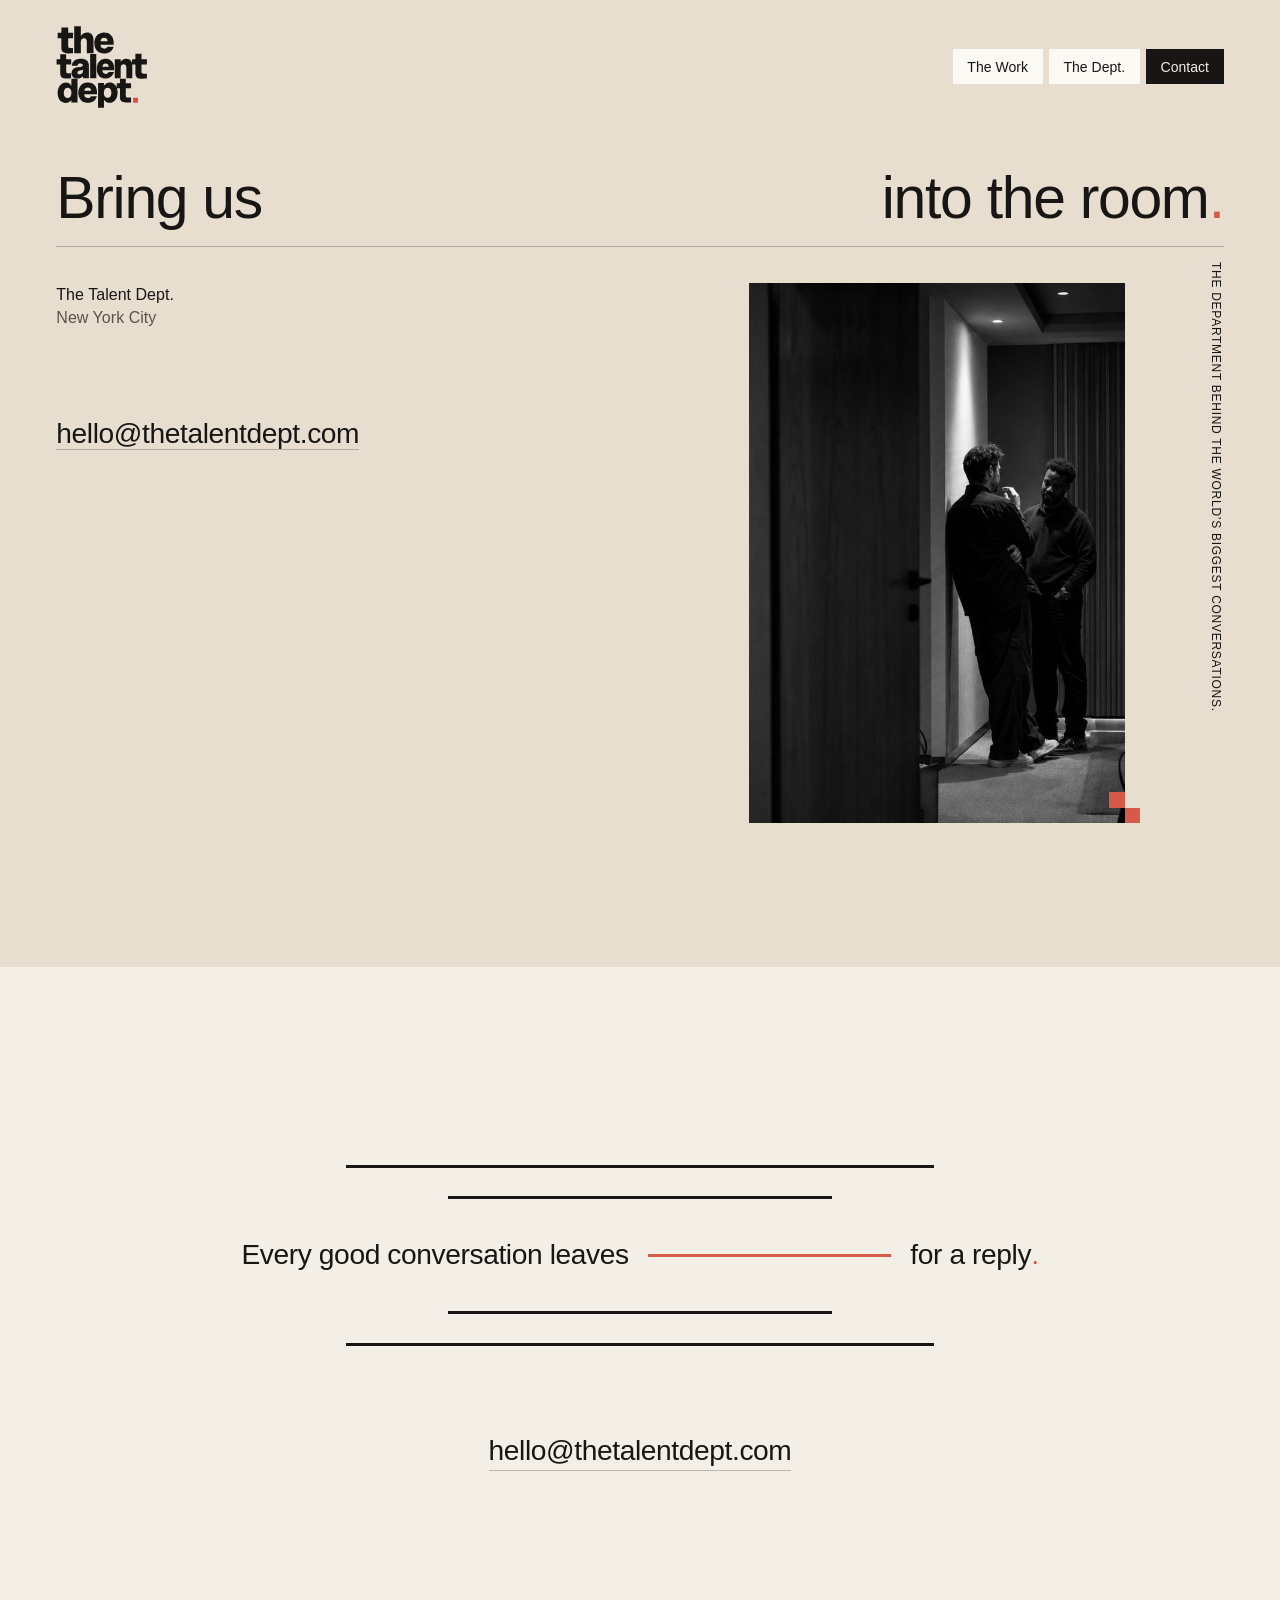
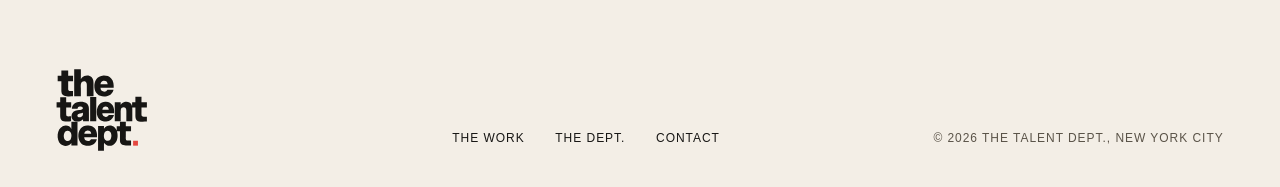
==== contact.html @ f3a5636b "The Talent Dept. site, round 10: brand-book graphics, the sentence hero, the microphone Work head Co" ====
<!doctype html>
<html lang="en">
<head>
<meta charset="utf-8">
<meta name="viewport" content="width=device-width,initial-scale=1">
<meta name="robots" content="noindex">
<title>Contact · The Talent Dept.</title>
<link rel="icon" href="assets/ttd-logo-dark.svg">
<link rel="stylesheet" href="css/r10.css">
<script>var q=location.search,c=document.documentElement.classList;c.add('js');[['nav=min','nav-min'],['hero=b','hero-b'],['names=wall','names-wall'],['foot=2','foot-2'],['still','still']].forEach(function(p){if(q.indexOf(p[0])>-1)c.add(p[1])})</script>
</head>
<body id="top" class="band-t">
<header class="nav">
  <a class="logo" href="index.html"><img src="assets/ttd-logo-dark.svg" alt="The Talent Dept."></a>
  <nav aria-label="Main"><ul><li><a href="the-work.html">The Work</a></li><li><a href="the-dept.html">The Dept.</a></li><li><a href="contact.html" class=on aria-current=page>Contact</a></li></ul></nav>
</header>
<main class="lm">
  <h1 class="lm-words d1"><span>Bring us</span> <span>into the <b>room</b><i>.</i></span></h1>
  <div class="rule"></div>
  <div class="lm-body">
    <div class="lm-left">
      <p class="lm-b">The Talent Dept.<br><span class="soft">New York City</span></p>
      <p class="lm-main"><a href="mailto:hello@thetalentdept.com">hello@thetalentdept.com</a></p>
    </div>
    <figure class="lm-pic"><img src="assets/web/hall.jpg" alt="Two producers talking in a hallway" style="object-position:52% 50%"><span class="steps" aria-hidden="true"><i></i><i></i></span></figure>
    <p class="lm-vert" aria-hidden="true">The department behind the world’s biggest conversations.</p>
  </div>
</main>
<footer class="foot3 band-l" id="contact">
  <div class="reply" aria-label="Every good conversation leaves room for a reply.">
    <span class="ln l1"></span><span class="ln l2"></span>
    <p class="say d3"><span>Every good conversation leaves</span><span class="gap" aria-hidden="true"></span><span>for a reply<i>.</i></span></p>
    <span class="ln l2"></span><span class="ln l1"></span>
  </div>
  <p class="hall d1" aria-hidden="true">We’re just down the <b>hall</b><i>.</i></p>
  <a class="mail d3" href="mailto:hello@thetalentdept.com">hello@thetalentdept.com</a>
  <div class="base">
    <a class="lg" href="index.html"><img src="assets/ttd-logo-dark.svg" alt="The Talent Dept."></a>
    <nav class="lk lbl" aria-label="Footer"><a href="the-work.html">The Work</a><a href="the-dept.html">The Dept.</a><a href="contact.html">Contact</a></nav>
    <p class="cp lbl soft">© 2026 The Talent Dept., New York City</p>
  </div>
</footer>
</body>
</html>
---- css/r10.css ----
/* The Talent Dept. · site, round 9: the design foundation (static).
   Brief (client, 14 Oct 2026): static design and structure only, no animation or interactions. Softer editorial
   direction: mid-century modern minimalism meets Pentagram, a little Eames. Principles, not retro: proportion,
   simple geometry, warmth, negative space, quiet restraint. Warm tan grounds, hints of black and coral, oversized
   type, clean compositions; balance about 70% tan, 30% black. Logo larger, on the left; the menu grouped right.
   Brand Standards: Draft (tan), Ink, Cream, Signal (coral). Helvetica Neue, Light 300 and Medium 500. */
:root{
  --tan:#E7DECF; --tan2:#DCCFBA; --light:#F3EEE6; --draft:#C7B394; --paper:#FBF9F4; --cream:#F2EEE5; --ink:#171614; --coral:#D65A4A;
  --ink70:#5A5348;                 /* secondary text on the soft tan */
  --tan-ink:#8A7D66;               /* Draft at rest on ink */
  --hair:rgba(23,22,20,.26); --hair-n:rgba(199,179,148,.28);
  --m:max(20px,4.4vw); --g:max(12px,1.6vw);
  --f:"Helvetica Neue",Helvetica,Arial,sans-serif;
  --body:clamp(16px,1.2vw,20px); --small:clamp(13px,.92vw,15px);
  --d1:clamp(40px,4.6vw,88px); --d2:clamp(32px,3.4vw,64px); --d3:clamp(24px,2.2vw,42px); --d4:clamp(18px,1.4vw,26px);
}
*{box-sizing:border-box}
html{background:var(--tan);-webkit-text-size-adjust:100%}
body{margin:0;background:var(--tan);color:var(--ink);font:300 var(--body)/1.45 var(--f);letter-spacing:.002em;-webkit-font-smoothing:antialiased;text-rendering:optimizeLegibility}
img,svg{display:block;max-width:100%}
a{color:inherit}
h1,h2,h3,p,ol,ul,figure,dl,dd{margin:0;padding:0;font-weight:inherit}
ol,ul{list-style:none}
b,strong{font-weight:500}
i{font-style:normal;color:var(--coral);font-weight:400}
.sr{position:absolute;width:1px;height:1px;overflow:hidden;clip:rect(0 0 0 0);white-space:nowrap}

/* type */
.d1{font-size:var(--d1);line-height:1;letter-spacing:-.022em}
.d2{font-size:var(--d2);line-height:1.02;letter-spacing:-.02em}
.d3{font-size:var(--d3);line-height:1.08;letter-spacing:-.014em}
.d4{font-size:var(--d4);line-height:1.18;letter-spacing:-.008em}
.lab{font-weight:500}
.sm{font-size:var(--small);line-height:1.4}
.mute{color:var(--ink70)}
.go{font-weight:500;text-decoration:none;border-bottom:1px solid currentColor;padding-bottom:2px}
.go::after{content:" \2192"}

/* grid and zones: A caption, B text, C text */
.wrap{padding:0 var(--m)}
.grid{display:grid;grid-template-columns:repeat(12,minmax(0,1fr));column-gap:var(--g)}
.zA{grid-column:1/6} .zB{grid-column:6/10} .zC{grid-column:10/13} .zBC{grid-column:6/13}
.rule{height:1px;background:var(--hair)}
.sec{padding:20vh var(--m) 0}
@media (max-width:760px){ .grid{display:block} .grid>*+*{margin-top:18px} .sec{padding-top:110px} }

/* ---- nav: a large logo on the left, the whole menu grouped on the right, on Line of Sight bars */
.nav{display:flex;justify-content:space-between;align-items:center;padding:clamp(18px,2vw,34px) var(--m)}
.nav .logo{display:block;line-height:0}
.nav .logo img{height:clamp(58px,6.4vw,104px);width:auto}
.nav ul{display:flex;gap:6px}
.nav ul a{display:block;font-size:clamp(14px,1.04vw,17px);font-weight:500;line-height:1;padding:.78em 1.05em .72em;background:var(--paper);color:var(--ink);text-decoration:none}
.nav ul a.on{background:var(--ink);color:var(--cream)}
.on-ink .nav ul a{background:#2B2926;color:var(--cream)}
/* the minimal version: words only, one coral full stop after the page you are on */
.nav-min .nav ul a{background:none!important;color:inherit!important;padding:.4em .35em;font-weight:300}
.nav-min .nav ul a.on{font-weight:500}
.nav-min .nav ul a.on::after{content:"";display:inline-block;width:.27em;height:.27em;background:var(--coral);margin-left:.06em}
@media (max-width:760px){ .nav ul{gap:4px} .nav ul a{padding:.7em .7em .64em;font-size:13px} }

/* ---- hero: a still frame of Line of Sight */
.hero{min-height:100vh;display:flex;flex-direction:column}
.hero h1{padding:13vh var(--m) 0;max-width:15.6em;font-weight:300}
.hero .los{margin-top:auto;padding:8vh 0 9vh}
.hero .los svg{width:100%;height:auto}
.hero .cap{display:grid;grid-template-columns:repeat(12,minmax(0,1fr));column-gap:var(--g);padding:0 var(--m) 4vh}
.hero .cap p:first-child{grid-column:1/6}
.hero .cap p:last-child{grid-column:10/13}
@media (max-width:760px){ .hero h1{padding-top:12vh} .hero .cap{display:block} .hero .cap p+p{margin-top:6px} }

/* ---- the statement */
.stmt .lead{grid-column:4/13}
.stmt .mark{grid-column:1/3;display:grid;row-gap:6px;width:40px;align-self:start;align-content:start;margin-top:.9em}
.stmt .mark i{display:block;height:6px;background:var(--ink)}
.stmt .mark i:nth-child(2){width:80%} .stmt .mark i:nth-child(3){width:56%}
.stmt .below{margin-top:12vh;align-items:start}
.stmt .by{grid-column:3/6;text-align:right;justify-self:end}
.stmt .pic{grid-column:6/8}
.stmt .pic img{width:100%;aspect-ratio:1/1;object-fit:cover;filter:grayscale(1)}
.stmt .para{grid-column:8/12}
.stmt .para .go{display:inline-block;margin-top:1.6em}
@media (max-width:760px){ .stmt .by{text-align:left} .stmt .pic{width:50%} }

/* ---- the two people in chairs, with the message behind them (black) */
.chairs{position:relative;height:100vh;min-height:620px;overflow:hidden;background:var(--ink);margin-top:20vh}
.chairs .msg{position:absolute;left:0;right:0;top:50%;transform:translateY(-50%);z-index:1}
.chairs .msg p{white-space:nowrap;font-size:12.4vw;line-height:.95;letter-spacing:-.025em;color:var(--tan-ink)}
.chairs .msg p:first-child{margin-left:-6vw}
.chairs .msg p:last-child{margin-left:-31vw}
.chairs figure{position:absolute;left:50%;top:50%;width:min(40vw,72vh);transform:translate(-50%,-50%);z-index:2}
.chairs figure img{width:100%;aspect-ratio:1.62/1;object-fit:cover;filter:grayscale(1)}
.chairs .note{position:absolute;left:var(--m);right:var(--m);bottom:4vh;z-index:3;display:grid;grid-template-columns:repeat(12,minmax(0,1fr));column-gap:var(--g);color:var(--tan)}
.chairs .note p:first-child{grid-column:1/6} .chairs .note p:last-child{grid-column:10/13}
@media (max-width:760px){ .chairs figure{width:78vw} .chairs .msg p{font-size:19vw} .chairs .note{display:block} }

/* ---- how we show up: three icons on one ground line */
.ways .trio{margin-top:7vh;display:grid;grid-template-columns:repeat(3,minmax(0,1fr));column-gap:var(--g)}
.ways .ico{height:clamp(110px,11vw,200px);display:flex;align-items:flex-end;border-bottom:1px solid var(--hair);padding-bottom:0}
.ways .ico svg{height:100%;width:auto}
.ways h3{margin-top:4.2vh;font-weight:300}
.ways .trio p{margin-top:1.2em;max-width:20em}
.ways .go{display:inline-block;margin-top:9vh}
@media (max-width:760px){ .ways .trio{grid-template-columns:1fr;row-gap:48px} }

/* ---- services */
.svc .idx{margin-top:5vh}
.svc .idx li{border-top:1px solid var(--hair);padding:1.35vw 0 1.45vw;align-items:baseline}
.svc .idx li:last-child{border-bottom:1px solid var(--hair)}
.svc .idx .nm{grid-column:1/6;font-weight:300}
.svc .idx .ds{grid-column:6/11}
.svc .tail{margin-top:5vh;align-items:baseline}
@media (max-width:760px){ .svc .idx li{padding:16px 0} .svc .idx li>*+*{margin-top:6px} }

/* ---- where the work happens: the icons as a street */
.street .art{margin-top:6vh}
.street .art svg{width:100%;height:auto}
.street .grid{margin-top:2.4vh}

/* ---- the people */
.ppl .six{margin-top:6vh;display:grid;grid-template-columns:repeat(6,minmax(0,1fr));column-gap:var(--g);row-gap:5vh}
.ppl .six img{width:100%;aspect-ratio:4/5;object-fit:cover;object-position:50% 14%;filter:grayscale(1)}
.ppl .six p{margin-top:.9em}
.ppl .six p+p{margin-top:.1em}
.ppl .tail{margin-top:7vh}
@media (max-width:760px){ .ppl .six{grid-template-columns:repeat(2,minmax(0,1fr))} }

/* ---- footer (black) */
.foot{background:var(--ink);color:var(--cream);padding:18vh var(--m) 3vh;margin-top:20vh}
.foot h2{color:var(--tan-ink);font-weight:300}
.foot h2 b{color:var(--cream)}
.foot .field{margin:8vh calc(-1*var(--m)) 0}
.foot .field svg{width:100%;height:auto}
.foot .rule{background:var(--hair-n);margin-top:8vh}
.foot .grid{padding-top:1.2vw}
.foot .mute{color:var(--tan)}
.foot .mail{font-size:var(--d4);letter-spacing:-.018em;text-decoration:none;border-bottom:1px solid var(--hair-n)}
.foot .links{display:grid;row-gap:.3em}
.foot .links a{text-decoration:none}
.foot .base{margin-top:14vh;align-items:end}
.foot .base img{height:clamp(58px,6.4vw,104px);width:auto}
.foot .base .zC{justify-self:end;text-align:right}

/* ---- inner pages */
.ph{margin-top:16vh}
.ph img{width:100%;height:80vh;object-fit:cover;filter:grayscale(1)}
.pg-head{padding:12vh var(--m) 0}
.pg-head .grid{margin-top:1.2vw}
.svcs li{border-top:1px solid var(--hair);padding:1.2vw 0 5vw}
.svcs li h3{grid-column:1/6;font-weight:300}
.svcs li .b{grid-column:6/10}
.svcs li .b p+p{margin-top:.6em}
.svcs li ul{grid-column:10/13}
.svcs li ul li{border:0;padding:.42em 0;border-top:1px solid var(--hair)}
.svcs li ul li:first-child{border-top:0;padding-top:0}

.names{background:var(--ink);color:var(--cream);padding:18vh var(--m) 18vh;margin-top:12vh}
.names h2{font-weight:300;color:var(--tan-ink)}
.names h2 b{color:var(--cream)}
.names .rule{background:var(--hair-n);margin-top:4vh}
.names ol{margin-top:5vh;display:grid;grid-template-columns:repeat(3,minmax(0,1fr));column-gap:var(--g);row-gap:2.6vh}
.names li .w{display:block;font-size:var(--d4);line-height:1.15;letter-spacing:-.018em}
.names li .s{display:block;color:var(--tan);margin-top:.25em}
@media (max-width:760px){ .names ol{grid-template-columns:1fr} }

/* The Dept. head: one huge word against the centre line, who's who above it, a tall photograph */
.jk{display:grid;grid-template-columns:repeat(12,minmax(0,1fr));column-gap:var(--g);grid-template-rows:auto 1fr auto auto;min-height:calc(100vh - 140px);padding:4vh var(--m) 6vh}
.jk-meta{grid-column:3/8;grid-row:1;justify-self:end;text-align:right;display:grid;row-gap:.85em}
.jk-meta dt{font-weight:500}
.jk-meta a{text-decoration:none}
.jk-pic{grid-column:8/12;grid-row:1/4}
.jk-pic img{width:100%;aspect-ratio:4/5;object-fit:cover;filter:grayscale(1)}
.jk-word{grid-column:1/8;grid-row:3;justify-self:end;align-self:end;font-size:clamp(64px,10.4vw,200px);line-height:.84;letter-spacing:-.03em;margin-bottom:-.04em;white-space:nowrap}
.jk-go{grid-column:1/8;grid-row:4;justify-self:end;margin-top:2.6vw}
.jk-note{grid-column:8/11;grid-row:4;margin-top:2.6vw}
@media (max-width:760px){ .jk{display:block;min-height:0} .jk-meta{text-align:left} .jk-pic{margin-top:24px} .jk-word{margin-top:28px;font-size:22vw} .jk-go{display:inline-block;margin-top:16px} .jk-note{margin-top:18px} }

/* The Dept.: each person is a page */
.person{min-height:min(70vw,94vh);display:flex;flex-direction:column;padding:0 var(--m)}
.person .grid.top{padding-top:1.2vw;align-items:start}
.person .run{grid-column:1/6}
.person .txt{grid-column:6/9}
.person .txt p+p{margin-top:1em}
.person .pic{grid-column:9/13}
.person .pic img{width:100%;aspect-ratio:4/5;object-fit:cover;object-position:50% 12%;filter:grayscale(1)}
.person .grid.bot{margin-top:auto;padding:3vw 0 1.4vw;align-items:end}
.person .b1{grid-column:1/6} .person .b2{grid-column:6/9} .person .b3{grid-column:9/13;justify-self:end}
.tick::before{content:"";display:inline-block;width:1.1em;height:1px;background:var(--coral);vertical-align:.32em;margin-right:.55em}
@media (max-width:760px){ .person{min-height:0} .person .grid.bot{padding:24px 0 18px} }

/* Contact: two words split across the top, a rule, the list, a big photograph with a line down its edge */
.lm{min-height:calc(100vh - 140px);display:flex;flex-direction:column;padding:4vh var(--m) 0}
.lm-words{display:flex;justify-content:space-between;align-items:baseline}
.lm .rule{margin-top:1.4vw}
.lm-body{flex:1;display:grid;grid-template-columns:repeat(12,minmax(0,1fr));column-gap:var(--g);min-height:58vh}
.lm-left{grid-column:1/7;display:grid;grid-template-columns:repeat(6,minmax(0,1fr));column-gap:var(--g);align-content:start;padding-top:1.2vw}
.lm-a{grid-column:1/3} .lm-b{grid-column:3/7}
.lm-kv{grid-column:1/7;margin-top:6vh;display:grid;row-gap:.3em}
.lm-kv div{display:grid;grid-template-columns:minmax(0,1fr) minmax(0,1.6fr);column-gap:var(--g)}
.lm-kv .gap{height:1.1em}
.lm-kv dt{font-weight:500}
.lm-kv a{text-decoration:none}
.lm-pic{grid-column:8/12;position:relative;margin-top:1.2vw}
.lm-pic img{width:100%;height:100%;min-height:56vh;object-fit:cover;filter:grayscale(1)}
.lm-pic .steps i{position:absolute;width:1.2vw;height:1.2vw;background:var(--coral)}
.lm-pic .steps i:nth-child(1){right:0;bottom:1.2vw} .lm-pic .steps i:nth-child(2){right:-1.2vw;bottom:0}
.lm-vert{grid-column:12/13;justify-self:end;writing-mode:vertical-rl;text-transform:uppercase;font-size:12px;letter-spacing:.06em;font-weight:500;padding-top:1.2vw;white-space:nowrap}
.lm-strip{display:grid;grid-template-columns:repeat(5,minmax(0,1fr));column-gap:var(--g);padding:5vh 0 3vh;font-size:12px;text-transform:uppercase;letter-spacing:.05em;color:var(--ink70)}
.lm-strip span:last-child{justify-self:end}
@media (max-width:760px){ .lm-words{display:block} .lm-words span{display:block} .lm-body,.lm-left{display:block} .lm-left>*+*{margin-top:14px} .lm-kv div{grid-template-columns:1fr} .lm-pic{margin-top:28px} .lm-vert{display:none} .lm-strip{grid-template-columns:1fr 1fr;row-gap:8px} .lm-strip span:last-child{justify-self:start} }
@media (max-width:760px){ .hero .los{overflow:hidden} .hero .los svg{width:250%;max-width:none;margin-left:-105%} }

/* =====================================================================================
   v2, after Woodwrights and XOO: soft tan sections, text beside one large photograph, small uppercase labels and
   short numbered lists, a spaced row of photographs, a product split, an index with hairlines and counts.
   ===================================================================================== */
.cap-u{font-size:12px;line-height:1.45;font-weight:500;text-transform:uppercase;letter-spacing:.07em}
.num{display:grid;row-gap:.95em}
.num li{display:grid;grid-template-columns:3.4em 1fr;font-size:12.5px;line-height:1.4;text-transform:uppercase;letter-spacing:.06em}
.num li span:first-child{color:var(--ink70)}
.u{text-decoration:none;border-bottom:1px solid currentColor;padding-bottom:2px}

/* the statement beside the anchor photograph */
.split2{display:grid;grid-template-columns:repeat(12,minmax(0,1fr));column-gap:var(--g);padding:16vh var(--m) 0;align-items:stretch}
.split2 .t{grid-column:1/6;display:flex;flex-direction:column}
.split2 .t .d3{max-width:13em}
.split2 .t p.body{margin-top:2.2em;max-width:26em}
.split2 .t .u{align-self:flex-start;margin-top:1.8em}
.split2 .t .lst{margin-top:auto;padding-top:10vh}
.split2 .t .lst .cap-u{margin-bottom:2.2em}
.split2 figure{grid-column:7/13}
.split2 figure img{width:100%;height:100%;min-height:88vh;object-fit:cover;filter:grayscale(1)}
@media (max-width:760px){ .split2{display:block;padding-top:100px} .split2 figure{margin-top:36px} .split2 figure img{min-height:60vh} }

/* our approach: title, numbered list, paragraph, then a spaced row of photographs */
.approach{margin-top:20vh;padding:16vh var(--m) 18vh;background:var(--tan2)}
.approach .top{display:grid;grid-template-columns:repeat(12,minmax(0,1fr));column-gap:var(--g);align-items:start}
.approach h2{grid-column:1/5;font-weight:300}
.approach .num{grid-column:6/9}
.approach .num li{grid-template-columns:3.4em 1fr}
.approach .num li b{display:block;font-weight:500}
.approach .num li em{display:block;font-style:normal;text-transform:none;letter-spacing:0;font-size:var(--small);color:var(--ink70);margin-top:.35em}
.approach .para{grid-column:9/13}
.approach .para .u{display:inline-block;margin-top:1.6em}
.approach .row4{margin-top:16vh;display:grid;grid-template-columns:repeat(12,minmax(0,1fr));column-gap:var(--g);align-items:start}
.approach .row4 figure img{width:100%;object-fit:cover;filter:grayscale(1)}
.approach .row4 .f1{grid-column:1/5} .approach .row4 .f1 img{aspect-ratio:3/2}
.approach .row4 .f2{grid-column:6/8} .approach .row4 .f2 img{aspect-ratio:3/4}
.approach .row4 .f3{grid-column:8/10} .approach .row4 .f3 img{aspect-ratio:3/4}
.approach .row4 .f4{grid-column:11/13} .approach .row4 .f4 img{aspect-ratio:3/4}
@media (max-width:760px){ .approach .top,.approach .row4{display:block} .approach .top>*+*{margin-top:28px} .approach .row4 figure+figure{margin-top:14px} }

/* the product split: a big photograph left, the words low on the right */
.feat{display:grid;grid-template-columns:repeat(12,minmax(0,1fr));column-gap:var(--g);padding:20vh var(--m) 0;align-items:end}
.feat figure{grid-column:1/8}
.feat figure img{width:100%;aspect-ratio:7/5;object-fit:cover;filter:grayscale(1)}
.feat figure figcaption{margin-top:.8em}
.feat .t{grid-column:9/13;padding-bottom:6vh}
.feat .t p.body{margin-top:1.6em}
.feat .t .u{display:inline-block;margin-top:1.8em}
@media (max-width:760px){ .feat{display:block;padding-top:100px} .feat .t{margin-top:28px} }

/* the index (after XOO): each show, its guests, and how many */
.index{background:var(--ink);color:var(--cream);padding:16vh var(--m) 18vh;margin-top:20vh}
.index .hd{display:grid;grid-template-columns:repeat(12,minmax(0,1fr));column-gap:var(--g);align-items:end;margin-bottom:6vh}
.index .hd h2{grid-column:1/9;font-weight:300;color:var(--tan-ink)} .index .hd h2 b{color:var(--cream)}
.index .hd p{grid-column:10/13;justify-self:end;color:var(--draft)}
.index ol li{display:grid;grid-template-columns:repeat(12,minmax(0,1fr));column-gap:var(--g);align-items:baseline;padding:1.05vw 0;border-top:1px solid var(--hair-n)}
.index ol li:last-child{border-bottom:1px solid var(--hair-n)}
.index ol li .sh{grid-column:1/6}
.index ol li .gu{grid-column:6/12;color:var(--draft)}
.index ol li .n{grid-column:12/13;justify-self:end;font-variant-numeric:tabular-nums}
@media (max-width:760px){ .index .hd{display:block} .index .hd p{margin-top:10px} .index ol li{display:block;padding:14px 0} .index ol li .gu{margin-top:4px} .index ol li .n{margin-top:4px} }

/* the people, beside the words (after the showroom block) */
.ppl2{display:grid;grid-template-columns:repeat(12,minmax(0,1fr));column-gap:var(--g);padding:20vh var(--m) 0;align-items:start}
.ppl2 .t{grid-column:1/5}
.ppl2 .t .u{display:inline-block;margin-top:1.8em}
.ppl2 .g{grid-column:6/13;display:grid;grid-template-columns:repeat(3,minmax(0,1fr));column-gap:var(--g);row-gap:4vh}
.ppl2 .g img{width:100%;aspect-ratio:4/5;object-fit:cover;object-position:50% 14%;filter:grayscale(1)}
.ppl2 .g p{margin-top:.75em}
@media (max-width:760px){ .ppl2{display:block;padding-top:100px} .ppl2 .g{margin-top:28px;grid-template-columns:repeat(2,minmax(0,1fr))} }

/* =====================================================================================
   v3: cleaner, more air. Two grounds alternate in calm bands (soft tan and a tan-white, Draft at 15% over Paper),
   every section has generous room above and below, and one confident number carries the work.
   ===================================================================================== */
.band-t{background:var(--tan)} .band-l{background:var(--light)}
.split2,.feat,.ppl2{padding-top:26vh;padding-bottom:26vh}
.split2 figure img{min-height:82vh}
.split2 .t{justify-content:center}
.approach{margin-top:0;padding:28vh var(--m) 28vh;background:var(--tan)}
.chairs{margin-top:0}
.street{padding-top:26vh;padding-bottom:22vh}
.foot{margin-top:0}
.hero .cap p:last-child{display:none}

/* the number: one oversized figure and the names as a single quiet line */
.count{background:var(--ink);color:var(--cream);padding:24vh var(--m) 24vh;display:grid;grid-template-columns:repeat(12,minmax(0,1fr));column-gap:var(--g);align-items:end}
.count .big{grid-column:1/8;font-size:min(36vw,64vh);line-height:.74;letter-spacing:-.045em;font-weight:300;color:var(--cream);margin-left:-.06em}
.count .t{grid-column:8/13;padding-bottom:1.2vh}
.count .t h2{font-weight:300;color:var(--tan-ink)} .count .t h2 b{color:var(--cream)}
.count .t p.names{margin-top:2.4em;color:var(--draft);line-height:1.7}
.count .t .u{display:inline-block;margin-top:2.2em;color:var(--cream)}
@media (max-width:760px){ .count{display:block;padding:120px var(--m)} .count .big{font-size:52vw} .count .t{margin-top:28px} }

@media (max-width:760px){ .split2,.feat,.ppl2,.approach,.street{padding-top:110px;padding-bottom:110px} }

/* =====================================================================================
   v4, page by page: the same calm bands, generous air and one moment of scale on every page.
   ===================================================================================== */
/* The Work */
.wk-head{padding:12vh var(--m) 24vh}
.wk-head .grid{margin-top:12vh;align-items:start}
.wk-head .zA{grid-column:1/5} .wk-head .zB{grid-column:6/10} .wk-head .zC{grid-column:10/13}
.wk-photo img{width:100%;height:86vh;object-fit:cover;filter:grayscale(1)}
.wk-what{padding:26vh var(--m) 26vh}
.wk-what .top{display:grid;grid-template-columns:repeat(12,minmax(0,1fr));column-gap:var(--g);align-items:end}
.wk-what .big{grid-column:1/7;font-size:min(30vw,56vh);line-height:.74;letter-spacing:-.045em;font-weight:300;margin-left:-.06em}
.wk-what .top .t{grid-column:8/13;padding-bottom:1vh}
.wk-what .top .t p+p{margin-top:1.4em}
.wk-what ol{margin-top:20vh}
.wk-what ol>li{display:grid;grid-template-columns:repeat(12,minmax(0,1fr));column-gap:var(--g);border-top:1px solid var(--hair);padding:5.5vh 0 7vh;align-items:start}
.wk-what ol>li:last-child{border-bottom:1px solid var(--hair)}
.wk-what ol>li h3{grid-column:1/6;font-weight:300}
.wk-what ol>li .b{grid-column:7/13}
.wk-what ol>li .b p+p{margin-top:.7em}
.wk-what ol>li .b .items{margin-top:1.6em;color:var(--ink70);line-height:1.7}
.wk-close{padding:28vh var(--m) 28vh}
.wk-close h2{max-width:14em;font-weight:300}
.wk-close .u{display:inline-block;margin-top:2.6em}
@media (max-width:760px){ .wk-head .grid,.wk-what .top,.wk-what ol>li{display:block} .wk-head .grid>*+*,.wk-what ol>li>*+*{margin-top:16px}
  .wk-what .big{font-size:48vw} .wk-what .top .t{margin-top:24px} .wk-what,.wk-close{padding:110px var(--m)} .wk-what ol{margin-top:60px} .wk-photo img{height:60vh} }

/* The Dept.: people as alternating bands, no rules, room to breathe */
.person.band{min-height:0;padding:18vh var(--m) 4vh}
.person.band .grid.top{padding-top:0}
.person.band .grid.bot{margin-top:14vh}
@media (max-width:760px){ .person.band{padding:90px var(--m) 20px} .person.band .grid.bot{margin-top:40px} }

/* Contact: the main address is the focal point */
.lm{padding-bottom:0}
.lm-body{min-height:64vh;margin-top:0}
.lm-left{padding-top:4vh}
.lm-main{grid-column:1/7;margin-top:8vh}
.lm-main a{font-size:var(--d3);letter-spacing:-.014em;line-height:1.1;text-decoration:none;border-bottom:1px solid var(--hair)}
.lm-kv{margin-top:9vh;row-gap:.55em}
.lm-pic{margin-top:4vh}
.lm-strip{padding:9vh 0 4vh}
@media (max-width:760px){ .lm-main{margin-top:32px} .lm-main a{font-size:26px} }

/* the chairs, readable: three words stacked, the photograph overlapping only the end of the longest one */
.chairs2{background:var(--ink);color:var(--cream);padding:24vh var(--m) 16vh;display:grid;grid-template-columns:repeat(12,minmax(0,1fr));column-gap:var(--g)}
.chairs2 .words{grid-column:1/13;grid-row:1;position:relative;z-index:1;font-size:8.6vw;line-height:.93;letter-spacing:-.022em;font-weight:300;color:var(--tan-ink)}
.chairs2 .words span{display:block}
.chairs2 figure{grid-column:8/13;grid-row:1;align-self:end;position:relative;z-index:2;margin-bottom:.4vw}
.chairs2 figure img{width:100%;aspect-ratio:1.62/1;object-fit:cover;filter:grayscale(1)}
.chairs2 .foot2{grid-column:1/13;display:grid;grid-template-columns:repeat(12,minmax(0,1fr));column-gap:var(--g);margin-top:12vh;align-items:baseline}
.chairs2 .foot2 .d4{grid-column:1/8;color:var(--cream)}
.chairs2 .foot2 .cap-u{grid-column:8/13;color:var(--draft)}
@media (max-width:760px){ .chairs2{display:block;padding:110px var(--m)} .chairs2 .words{font-size:15vw} .chairs2 figure{margin-top:28px} .chairs2 .foot2{display:block;margin-top:40px} .chairs2 .foot2 .cap-u{margin-top:10px} }

/* how we show up: three equal columns, each icon on one shared ground line */
.ways2{padding:26vh var(--m) 26vh}
.ways2 .trio{margin-top:12vh;display:grid;grid-template-columns:repeat(3,minmax(0,1fr));column-gap:4.4vw}
.ways2 .ico{height:clamp(96px,9.4vw,180px);display:flex;align-items:flex-end;border-bottom:1px solid var(--hair)}
.ways2 .ico svg{height:100%;width:auto}
.ways2 .n{display:block;margin-top:4.2vh}
.ways2 h3{margin-top:1.4vh;font-weight:300}
.ways2 h3 i{color:var(--ink)}
.ways2 .trio p{margin-top:1.3em;max-width:21em}
.ways2 .close{margin-top:20vh;display:grid;grid-template-columns:repeat(12,minmax(0,1fr));column-gap:var(--g);align-items:baseline;border-top:1px solid var(--hair);padding-top:3.4vh}
.ways2 .close .d3{grid-column:1/9}
.ways2 .close .zC{grid-column:10/13;justify-self:end}
@media (max-width:760px){ .ways2{padding:110px var(--m)} .ways2 .trio{grid-template-columns:1fr;row-gap:56px} .ways2 .close{display:block} .ways2 .close .zC{margin-top:14px} }

/* =====================================================================================
   v5: scale and grids. Type comes down; three deliberate moments stay oversized (21, 07, The Dept.).
   Each section has its own grid.
   ===================================================================================== */
/* hero as a poster: the Line of Sight field on the right, the line set to the left of it */
.hero2{min-height:100vh;display:flex;flex-direction:column}
.hero2 .hg{flex:1;display:grid;grid-template-columns:repeat(12,minmax(0,1fr));column-gap:var(--g);grid-template-rows:1fr auto;padding:6vh var(--m) 4.5vh;row-gap:6vh}
.hero2 .fld{grid-column:5/13;grid-row:1;align-self:center}
.hero2 .fld svg{width:100%;height:auto}
.hero2 h1{grid-column:1/5;grid-row:1;align-self:center;font-weight:300;max-width:9.6em;padding-right:1vw}
.hero2 .l{grid-column:1/5;grid-row:2} .hero2 .r{grid-column:5/13;grid-row:2}
@media (max-width:760px){ .hero2 .hg{display:block;padding-top:8vh} .hero2 h1{margin-top:6vh} .hero2 .fld{margin-top:6vh} .hero2 .r{margin-top:6px} }

/* statement: the photograph on the left now, the words offset to the right */
.split3{display:grid;grid-template-columns:repeat(12,minmax(0,1fr));column-gap:var(--g);padding:26vh var(--m);align-items:center}
.split3 figure{grid-column:1/6}
.split3 figure img{width:100%;aspect-ratio:4/5;object-fit:cover;filter:grayscale(1)}
.split3 .t{grid-column:7/12}
.split3 .t p.body{margin-top:2em;max-width:28em}
.split3 .t .u{display:inline-block;margin-top:1.8em}
@media (max-width:760px){ .split3{display:block;padding:110px var(--m)} .split3 .t{margin-top:32px} }

/* how we show up: the three step down like a staircase */
.ways2 .trio article:nth-child(2){padding-top:9vh}
.ways2 .trio article:nth-child(3){padding-top:18vh}
.ways2 .ico{height:clamp(80px,6.6vw,128px)}
@media (max-width:760px){ .ways2 .trio article:nth-child(n){padding-top:0} }

/* the feature: words on the left, the photograph to the right */
.feat2{display:grid;grid-template-columns:repeat(12,minmax(0,1fr));column-gap:var(--g);padding:26vh var(--m);align-items:end}
.feat2 .t{grid-column:1/5;padding-bottom:1vh}
.feat2 .t p.body{margin-top:1.8em;max-width:24em}
.feat2 .t .u{display:inline-block;margin-top:1.8em}
.feat2 figure{grid-column:6/13}
.feat2 figure img{width:100%;aspect-ratio:3/2;object-fit:cover;filter:grayscale(1)}
@media (max-width:760px){ .feat2{display:block;padding:110px var(--m)} .feat2 figure{margin-top:32px} }

/* the street: narrower, its caption to the side */
.street2{display:grid;grid-template-columns:repeat(12,minmax(0,1fr));column-gap:var(--g);padding:26vh var(--m) 24vh;align-items:end}
.street2 .cap{grid-column:1/4;padding-bottom:.6vh}
.street2 .cap .d4{margin-top:.8em}
.street2 .art{grid-column:5/13}
.street2 .art svg{width:100%;height:auto}
@media (max-width:760px){ .street2{display:block;padding:110px var(--m)} .street2 .art{margin-top:28px} }

/* the people: the founder large, the rest of the department small beside her */
.ppl3{display:grid;grid-template-columns:repeat(12,minmax(0,1fr));column-gap:var(--g);padding:26vh var(--m);align-items:start}
.ppl3 .t{grid-column:1/4}
.ppl3 .t .u{display:inline-block;margin-top:1.8em}
.ppl3 .lead{grid-column:5/9}
.ppl3 .lead img{width:100%;aspect-ratio:4/5;object-fit:cover;object-position:50% 14%;filter:grayscale(1)}
.ppl3 .rest{grid-column:9/13;display:grid;grid-template-columns:repeat(2,minmax(0,1fr));column-gap:var(--g);row-gap:3vh}
.ppl3 .rest img{width:100%;aspect-ratio:4/5;object-fit:cover;object-position:50% 14%;filter:grayscale(1)}
.ppl3 p{margin-top:.7em}
.ppl3 a{text-decoration:none}
@media (max-width:760px){ .ppl3{display:block;padding:110px var(--m)} .ppl3 .lead{margin-top:28px} .ppl3 .rest{margin-top:24px} }

/* footer: the line field shorter */
.foot .field{margin-top:7vh}
@media (max-width:760px){ .hero2 .hg{display:flex;flex-direction:column;justify-content:center} .hero2 .fld{margin-top:7vh} .hero2 .l{margin-top:auto;padding-top:8vh} }
@media (max-width:760px){ .hero2 h1,.hero2 .fld{align-self:stretch} }

/* =====================================================================================
   v6, creative: the work says something only The Talent Dept. could say.
   ===================================================================================== */
/* the hero, three still frames (?hero=2, ?hero=3); 1 = the presence */
.hero3{min-height:100vh;position:relative;overflow:hidden}
.hero3 .hv{display:none}
html:not(.h2):not(.h3) .hero3 .hv1,html.h2 .hero3 .hv2,html.h3 .hero3 .hv3{display:flex}
.hv1{flex-direction:column;min-height:calc(100vh - clamp(94px,10.4vw,172px))}
.hv1 h1{padding:9vh var(--m) 0;max-width:13em;font-weight:300}
.hv1 .art{margin-top:auto;padding-top:6vh}
.hv1 .art svg{width:100%;height:auto;display:block}
.hv1 .cap{display:flex;justify-content:space-between;padding:6vh var(--m) 4.5vh}
.hv2{flex-direction:column;justify-content:space-between;min-height:calc(100vh - clamp(94px,10.4vw,172px))}
.hv2 .pre{padding:10vh var(--m) 0;font-weight:300}
.hv2 .giant{white-space:nowrap;font-size:25vw;line-height:.74;letter-spacing:-.03em;margin:0 0 -.12em calc(var(--m) - .05em)}
.hv2 .giant b{font-weight:500}
.hv3{position:absolute;inset:0;z-index:0}
.hv3 .art{position:absolute;inset:0}
.hv3 .art svg{width:100%;height:100%}
.hv3 .line{position:absolute;left:var(--m);bottom:7vh;max-width:11em;font-weight:300;z-index:2}
html.h3 .hero3 .nav{position:relative;z-index:3}

/* More than booking: a scale joke */
.pun{padding:26vh var(--m);display:grid;grid-template-columns:repeat(12,minmax(0,1fr));column-gap:var(--g);align-items:end}
.pun-h{grid-column:1/10;display:flex;align-items:baseline;flex-wrap:wrap;column-gap:.35em;font-weight:300}
.pun-h .big{font-size:clamp(64px,12.4vw,240px);line-height:.82;letter-spacing:-.035em}
.pun-h .small{font-size:var(--d4);letter-spacing:-.008em;font-weight:500}
.pun-b{grid-column:10/13;padding-bottom:1vh}
.pun-b .num{margin:2em 0 2.4em}
@media (max-width:760px){ .pun{display:block;padding:110px var(--m)} .pun-b{margin-top:48px} }

/* the names as a waveform (after the radio poster), still */
.wavenm{background:var(--ink);color:var(--cream);padding:20vh var(--m) 16vh}
.wavenm .hd{display:flex;justify-content:space-between;align-items:flex-end}
.wavenm .hd h2{margin-top:.6em;font-weight:300;color:var(--tan-ink)} .wavenm .hd h2 b{color:var(--cream)}
.wavenm .hd .u{color:var(--cream)}
.wavenm .wv{height:min(64vh,46vw);margin-top:10vh;display:grid;grid-auto-flow:column;grid-auto-columns:1fr;align-items:center}
.wavenm .wv .b{display:flex;flex-direction:column;align-items:center}
.wavenm .wv .b i{display:block;width:clamp(3px,.42vw,8px);background:var(--draft);min-height:4px}
.wavenm .wv .b i.t{flex:var(--k,1) 1 0} .wavenm .wv .b i.u{flex:calc(2 - var(--k,1)) 1 0}
.wavenm .wv .b em{writing-mode:vertical-rl;font-style:normal;font-size:clamp(10px,.86vw,15px);line-height:1;letter-spacing:.01em;color:var(--draft);white-space:nowrap;padding:.8em 0;flex:none}
.wavenm .wv .b.on i{background:var(--coral)} .wavenm .wv .b.on em{color:var(--cream);font-weight:500}
.wavenm .now{margin-top:6vh;color:var(--draft);border-top:1px solid var(--hair-n);padding-top:2.4vh}
.wavenm .now b{color:var(--cream);font-weight:500}
@media (max-width:760px){ .wavenm{padding:110px var(--m) 80px} .wavenm .hd{display:block} .wavenm .hd .u{display:inline-block;margin-top:14px} .wavenm .wv{height:70vh} .wavenm .wv .b i{width:3px} }

/* =====================================================================================
   v7, after Ashfall, Richard Prescott and "Keep practicing": nearly empty pages, one big element, micro type
   pinned to corners and edges, small photographs. Micro type in Menlo (the TTD campaign deck's mono).
   ===================================================================================== */
.mono{font-family:Menlo,ui-monospace,"SFMono-Regular",monospace;font-size:11px;line-height:1.45;letter-spacing:.04em;text-transform:uppercase;font-weight:400}
.mono.u{border-bottom:1px solid currentColor;padding-bottom:1px;text-decoration:none}
.soft{color:var(--ink70)} .soft2{color:#9C927F}

/* the pause: a near-empty page, a small photograph low left, the statement stacked beside it */
.pause{position:relative;min-height:100vh;padding:var(--m)}
.pause .tr{position:absolute;top:var(--m);right:var(--m)}
.pause .bl{position:absolute;left:var(--m);bottom:var(--m);display:flex;align-items:flex-end;gap:2.2vw}
.pause figure{width:clamp(150px,15vw,260px)}
.pause figure img{width:100%;aspect-ratio:3/4;object-fit:cover;filter:grayscale(1)}
.pause .mt{max-width:24em;display:grid;row-gap:1.4em;padding-bottom:.2em}
@media (max-width:760px){ .pause{min-height:86vh} .pause .bl{flex-direction:column;align-items:flex-start} }

/* the lockup: words in two tones set low right, micro sentences slipped between them */
.lock{position:relative;min-height:100vh;padding:var(--m)}
.lock .tl{display:grid;row-gap:.9em;max-width:22em}
.lock .lk{position:absolute;right:var(--m);bottom:var(--m);display:grid;grid-template-columns:auto auto auto;column-gap:1.6vw;align-items:center;justify-items:start}
.lock .w{font-size:clamp(44px,6.4vw,124px);line-height:.9;letter-spacing:-.025em;font-weight:500}
.lock .w i{color:inherit}
.lock .a{grid-column:2/4;grid-row:1}
.lock .m1{grid-column:1/2;grid-row:2;justify-self:end;text-align:right}
.lock .b{grid-column:2/4;grid-row:2}
.lock .m2{grid-column:3/4;grid-row:3;justify-self:end;text-align:right}
.lock .c{grid-column:1/3;grid-row:4;justify-self:end}
.lock .m3{grid-column:3/4;grid-row:4}
@media (max-width:760px){ .lock .lk{position:static;margin-top:60px;display:block} .lock .lk>*+*{margin-top:10px} .lock .m1,.lock .m2{text-align:left} }

/* The Work head, after Ashfall: everything on one centre line, micro type at the far edges */
.ash{display:grid;grid-template-columns:1fr auto 1fr;column-gap:3vw;row-gap:5vh;padding:8vh var(--m) 16vh;align-items:center;justify-items:center;text-align:center}
.ash-h{grid-column:1/4;font-weight:300}
.ash-l{grid-column:1;grid-row:2;justify-self:start;text-align:left}
.ash-p{grid-column:2;grid-row:2;width:clamp(200px,21vw,380px)}
.ash-p img{width:100%;aspect-ratio:4/5;object-fit:cover;filter:grayscale(1)}
.ash-r{grid-column:3;grid-row:2;justify-self:end;text-align:right}
.ash-list{grid-column:1/4;font-size:var(--d2);line-height:1.04;letter-spacing:-.018em;font-weight:300}
@media (max-width:760px){ .ash{display:block;text-align:center} .ash>*+*{margin-top:28px} .ash-p{margin-left:auto;margin-right:auto} .ash-l,.ash-r{text-align:center} }

/* Contact, after Richard Prescott: one huge line, a narrow centre column of micro lists, corners, a small photo */
.info{position:relative;min-height:100vh;padding:var(--m);display:grid;grid-template-columns:repeat(12,minmax(0,1fr));column-gap:var(--g);grid-template-rows:auto auto 1fr auto;row-gap:3vh}
.info .top{grid-column:1/13;display:grid;grid-template-columns:repeat(4,minmax(0,1fr))}
.info .top a{justify-self:end;text-decoration:none}
.info .big{grid-column:1/8;font-size:clamp(64px,10vw,190px);line-height:.86;letter-spacing:-.035em;font-weight:500}
.info .col{grid-column:5/9;grid-row:3;padding-top:2vh}
.info .col .k{margin-bottom:.4em}
.info .sp{grid-column:12/13;grid-row:3;align-self:center}
.info .sp img{width:100%;aspect-ratio:3/4;object-fit:cover;filter:grayscale(1)}
.info .bot{grid-column:1/13;grid-row:4;display:grid;grid-template-columns:repeat(3,minmax(0,1fr));align-items:end}
.info .bot span:last-child{justify-self:end;text-align:right}
@media (max-width:760px){ .info{display:block} .info .top{grid-template-columns:1fr 1fr;row-gap:6px} .info .big{margin-top:40px} .info .col{margin-top:28px} .info .sp{width:40%;margin-top:28px} .info .bot{margin-top:40px;grid-template-columns:1fr;row-gap:12px} .info .bot span:last-child{justify-self:start;text-align:left} }
@media (max-width:760px){ .hv1 .art{overflow:hidden} .hv1 .art svg{width:230%;max-width:none;margin-left:-60%} }

/* how we show up, composed: three light words, each sentence on the baseline of its word in one shared column */
.lock2{min-height:100vh;padding:20vh var(--m);display:grid;grid-template-columns:repeat(12,minmax(0,1fr));column-gap:var(--g);align-content:center}
.lock2 .lbl{grid-column:3/8}
.lock2 .rows{grid-column:3/13;margin-top:7vh;display:grid;row-gap:1.4vh}
.lock2 .row{display:grid;grid-template-columns:repeat(10,minmax(0,1fr));column-gap:var(--g);align-items:end}
.lock2 .w{grid-column:1/7;font-size:clamp(54px,7.4vw,144px);line-height:.94;letter-spacing:-.022em;font-weight:300}
.lock2 .w i{color:inherit}
.lock2 .m{grid-column:7/11;padding-bottom:1.15vw;max-width:28em}
.lock2 .end{grid-column:9/13;margin-top:9vh;display:grid;row-gap:.9em;justify-items:start}
.lock2 .mono.u{justify-self:start}
@media (max-width:760px){ .lock2{display:block;min-height:0;padding:110px var(--m)} .lock2 .rows{margin-top:36px;row-gap:26px} .lock2 .row{display:block} .lock2 .w{font-size:15vw} .lock2 .m{padding:8px 0 0} .lock2 .end{margin-top:48px} }

/* =====================================================================================
   v8 · round 10 (15 Oct 2026), closer to the Brand Standards. One typeface: small labels in Helvetica Neue Medium,
   uppercase and spaced (the book's LABEL), no mono. Charcoal for the dark bands, used less. Every graphic is from
   the book: Line of Sight, the rhythm, the city, the Application mark, the reply line.
   ===================================================================================== */
:root{--char:#2A2826; --lh:1.16; --hs:clamp(40px,6.1vw,122px)}
.lbl{font-size:12px;line-height:1.45;font-weight:500;text-transform:uppercase;letter-spacing:.08em}
.lbl.u{border-bottom:1px solid currentColor;padding-bottom:1px;text-decoration:none}
.chairs2,.wavenm,.index{background:var(--char)}

/* ---- hero: the statement behind Line of Sight. No text at rest beyond glimpses; the rows part for the cursor and
   open as you scroll. ?still shows the frame with no motion; ?hero=b is the rhythm wall. */
.hero4{position:relative}
.js:not(.still) .hero4{height:190vh}
.hero4 .stick{position:sticky;top:0;height:100vh;min-height:560px;display:flex;flex-direction:column;overflow:clip}
.hero4 .nav{position:relative;z-index:4}
.hero4 .stage{position:relative;flex:1}
.hb{position:absolute;left:0;right:0;top:46%;transform:translateY(-50%);font-size:var(--hs);line-height:var(--lh)}
.hl{position:relative;z-index:1;padding:0 var(--m);font-size:1em;line-height:inherit;font-weight:300;letter-spacing:-.026em}
.hl i{font-weight:300}
.lay{position:absolute;left:0;right:0;top:0;height:100%;pointer-events:none}
.lay .row{position:absolute;left:0;right:0}
.near{z-index:2} .far{z-index:0}
.near .row{top:calc(var(--k) * var(--lh) * 1em + .13em);height:.92em}
.far .row{top:calc(var(--k) * var(--lh) * 1em + .555em);height:.085em}
.lay i{position:absolute;top:0;height:100%;display:block}
.js .lay i,.js .bars i{will-change:transform}
.near i.s{background:var(--draft)} .near i.r{background:var(--paper)} .near i.c{background:var(--coral)}
.far i{background:var(--ink)}
.bars{display:none;position:absolute;left:0;right:0;top:4%;bottom:9%;z-index:2;pointer-events:none}
.bars i{position:absolute;display:block}
.bars i.s{background:var(--draft)} .bars i.r{background:var(--paper)} .bars i.c{background:var(--coral)}
.hero-b .bars{display:block} .hero-b .lay{display:none}
.still .hero4 .stick{position:relative}
@media (max-width:760px){ :root{--hs:11.6vw} br.d{display:none} .hb{top:44%} }
@media (prefers-reduced-motion:reduce){ .js:not(.still) .hero4{height:auto} .hero4 .stick{position:relative} }

/* ---- the moved line, beside the hallway */
.pause .mt .d4{font-weight:300;max-width:13em}
.pause .mt .soft{font-size:var(--small);max-width:26em}
.lock2 .m{font-size:var(--small)}
.chairs2 .foot2 .lbl{grid-column:8/13;color:var(--draft)}

/* ---- the names as a wall (Round 2, idea 1), ?names=wall. Everyone on one wall; the name you point at lifts and the
   people from the same conversation stay lit, the rest soften back. Always readable. */
.wallsec{display:none;padding:22vh var(--m) 20vh}
.names-wall .wallsec{display:block} .names-wall .wavenm{display:none}
.wallsec .hd{display:flex;justify-content:space-between;align-items:baseline;margin-bottom:7vh}
.wall .ws{font-size:clamp(28px,3.7vw,72px);line-height:1.16;letter-spacing:-.026em;font-weight:300}
.wall .n{display:inline-block;position:relative;white-space:nowrap;cursor:default;transition:color .45s ease,transform .45s cubic-bezier(.2,.7,.2,1);transform-origin:50% 80%}
.wall .n.big{font-size:1.42em;letter-spacing:-.03em}
.wall .sep{font-style:normal;color:var(--draft);font-weight:300;margin:0 .04em}
.wall:has(.n:hover,.n:focus-visible) .n{color:#B9AC95}
.wall .n:hover,.wall .n:focus-visible{transform:translateY(-.07em) scale(1.045);color:var(--ink)!important;outline:none}
.wall .n:hover::after,.wall .n:focus-visible::after{content:".";position:absolute;left:100%;bottom:0;color:var(--coral)}
.wall .caps{margin-top:8vh;border-top:1px solid var(--hair);padding-top:2.4vh;display:flex;justify-content:space-between;align-items:baseline}
.wall .cap{display:none;font-weight:300}
.wall .cap.all{display:block}
.wall:has(.n:hover,.n:focus-visible) .cap.all{display:none}
@media (hover:none){ .wall .hint{display:none} }
@media (max-width:760px){ .wallsec{padding:110px var(--m)} .wall .ws{font-size:8.4vw} }

/* ---- the city is what the rhythm makes, near the end */
.city{display:grid;grid-template-columns:repeat(12,minmax(0,1fr));column-gap:var(--g);padding:26vh var(--m) 22vh;align-items:end}
.city .cap{grid-column:1/4;padding-bottom:.4vh}
.city .cap .d4{margin-top:.8em;font-weight:300}
.city .art{grid-column:5/13}
.city .art svg{width:100%;height:auto}
@media (max-width:760px){ .city{display:block;padding:110px var(--m)} .city .art{margin-top:32px} }

/* ---- footer: the brand's reply page, then the logo, the menu and one line */
.foot3{padding:22vh var(--m) 4vh}
.reply{display:grid;justify-items:center;row-gap:clamp(16px,2.2vw,38px)}
.reply .ln{display:block;height:3px;background:var(--ink)}
.reply .l1{width:min(46vw,820px)} .reply .l2{width:min(30vw,540px)}
.reply .say{display:flex;align-items:center;column-gap:1.5vw;font-weight:300;white-space:nowrap;margin:clamp(8px,1vw,18px) 0}
.reply .say i{color:var(--coral)}
.reply .gap{display:block;width:min(19vw,340px);height:3px;background:var(--coral)}
.foot3 .hall{display:none;text-align:center;font-weight:300}
.foot-2 .foot3 .reply{display:none} .foot-2 .foot3 .hall{display:block}
.foot3 .mail{display:table;margin:10vh auto 0;text-decoration:none;border-bottom:1px solid var(--hair);padding-bottom:.14em;font-weight:300}
.foot3 .base{margin-top:22vh;display:grid;grid-template-columns:repeat(12,minmax(0,1fr));column-gap:var(--g);align-items:end}
.foot3 .lg{grid-column:1/5;line-height:0} .foot3 .lg img{height:clamp(58px,6.4vw,104px);width:auto}
.foot3 .lk{grid-column:5/9;display:flex;gap:2.4vw;padding-bottom:.3em} .foot3 .lk a{text-decoration:none}
.foot3 .cp{grid-column:9/13;justify-self:end;text-align:right;padding-bottom:.3em}
@media (max-width:760px){
  .foot3{padding:110px var(--m) 28px}
  .reply .ln.l1{width:84vw} .reply .ln.l2{width:56vw}
  .reply .say{display:block;white-space:normal;text-align:center;line-height:1.5}
  .reply .say span{display:inline} .reply .gap{display:inline-block!important;width:22vw;vertical-align:.32em;margin:0 .3em}
  .foot3 .mail{font-size:22px}
  .foot3 .base{display:block;margin-top:90px} .foot3 .lk{margin-top:30px} .foot3 .cp{margin-top:14px;text-align:left} }

/* ---- The Work: the Application mark where the photograph was; the number gone, the sentence carries the scale */
.ash-p svg{width:100%;height:auto;display:block}
.wk-what .top2{display:grid;grid-template-columns:repeat(12,minmax(0,1fr));column-gap:var(--g);align-items:start}
.wk-what .top2 .lbl{grid-column:1/3;padding-top:1em}
.wk-what .top2 .d2{grid-column:3/12;font-weight:300}
@media (max-width:760px){ .wk-what .top2{display:block} .wk-what .top2 .d2{margin-top:18px} }

/* ---- The Dept.: name, title and email together */
.person .who{grid-column:1/6;display:grid;row-gap:.3em;align-content:start;justify-items:start}
.person .who .nm{font-weight:300;margin-bottom:.45em}
.person .who .em{text-decoration:none;border-bottom:1px solid var(--hair);padding-bottom:1px}
.person.band{padding-bottom:18vh}
@media (max-width:760px){ .person.band{padding-bottom:70px} .person .txt{margin-top:24px} }

/* ---- Contact: the main address only */
.lm-b{grid-column:1/7}
.lm-main{margin-top:10vh}
.lm{padding-bottom:16vh}
.bars i{transform-origin:0 0}
.bars i.c2{transition:background-color .5s ease}
.hero4:not(.open) .bars i.c2{background:var(--draft)}
/* hero A, thinned: the blocks only on the statement's lines, one tone; thin rows above and below */
.near i.s{background:var(--draft)}
.lay .row.mb{display:none}
.far .row{top:calc(var(--k) * var(--lh) * 1em + .5em);height:.075em}
@media (max-width:760px){ .lay .row.mb{display:block} .lay .row.dk{display:none} }
.bars i.k{transition:background-color .6s ease}
.hero4.open .bars i.k{background:var(--ink)}
.hero4 .stage{overflow:clip}
/* line breaks: balanced headings, no orphans */
h1,h2,h3,.d1,.d2,.d3,.d4,.lbl{text-wrap:balance}
p{text-wrap:pretty}
.lm-vert{text-orientation:sideways}
.city .cap .d4{max-width:11em}
@media (max-width:760px){ .bars i.x{display:none} }
.wall .w{white-space:nowrap}

/* hero A, second pass: the sentence is the Line of Sight. One Ink dash per word, exactly its length, on the
   x-height; the spaces are the pauses; the full stop is the Signal dash. Replies above and below in Draft. */
.hl .wd{position:relative;display:inline-block}
.hl .tx{display:inline-block}
.hl .nw{white-space:nowrap}
.hl .dash{position:absolute;left:0;top:.6em;width:100%;height:.19em;background:var(--ink);transform-origin:0 50%}
.hl .pd .tx{min-width:.44em}
.hl .pd .dash{background:var(--coral)}
.js .hl .tx{clip-path:polygon(0 0,0 0,0 0)}
.far i{background:var(--draft)}
.far .row{top:calc(var(--k) * var(--lh) * 1em + .54em);height:.1em}
@media (prefers-reduced-motion:reduce){ .hl .dash{display:none} .js .hl .tx{clip-path:none} }
.far .row{top:calc(var(--k) * var(--lh) * 1em + .6em);height:.19em}
.hero4 .hl{will-change:transform}
:root{--hs:clamp(40px,6.7vw,136px)}
@media (max-width:760px){ :root{--hs:11.6vw} }

/* ---- The Work head: the microphone, built from the rhythm. Seven inner bars, seven services set up the bars like
   record spines; Talent Booking is the Signal bar at the centre. The stand runs off the page. */
.wkm{position:relative;overflow:clip;padding-bottom:0}
.wkm .art svg{display:block;width:100%;height:auto}
.wkm .t{position:absolute;left:var(--m);bottom:6vh;font-size:clamp(48px,7.6vw,150px);line-height:.94;letter-spacing:-.03em;font-weight:300}
.wkm .l{position:absolute;left:var(--m);top:3vh}
.wkm .r{position:absolute;right:var(--m);bottom:6vh;text-align:right}
.wkm .ml{position:absolute;width:1px;height:1px;overflow:hidden;clip:rect(0 0 0 0)}
@media (max-width:760px){
  .wkm{padding:4vh 0 90px}
  .wkm .art{margin:0 -30vw 0 -38vw}
  .wkm .t,.wkm .l,.wkm .r{position:static;margin-left:var(--m);margin-right:var(--m)}
  .wkm .t{margin-top:-10vh;position:relative;font-size:15vw}
  .wkm .l{margin-top:28px} .wkm .r{margin-top:10px;text-align:left}
  .wkm .ml{position:static;width:auto;height:auto;clip:auto;overflow:visible;margin:44px var(--m) 0;border-top:1px solid var(--hair)}
  .wkm .ml li{display:flex;gap:1.1em;padding:15px 0;border-bottom:1px solid var(--hair);font-size:12px;font-weight:500;letter-spacing:.08em;text-transform:uppercase}
  .wkm .ml li:first-child span+*{color:var(--coral)} }
/* the services on the bars, read upward like record spines */
.wkm .spines text{font-family:var(--f);font-size:14px;font-weight:500;letter-spacing:.12em;fill:var(--tan)}
@media (max-width:760px){ .wkm .spines{display:none} .wkm .art{margin:0 -34vw 0 -42vw} }
@media (max-width:760px){
  .wkm{padding-top:2vh}
  .wkm .art{width:176vw;margin:0 0 0 -61vw}
  .wkm .t{margin-top:30px}
  .wkm .ml li:first-child span:last-child{color:var(--coral)} }
@media (max-width:760px){
  .wkm{display:flex;flex-direction:column}
  .wkm .t{position:static;order:2;margin-top:28px}
  .wkm .l{order:3;margin-top:30px} .wkm .r{order:4} .wkm .ml{order:5} }
/* the headline up top, its cap line level with the top of the Signal bar; the line beneath it */
.wkm .hd{position:absolute;left:var(--m);top:4.4vw}
.wkm .hd .t,.wkm .hd .l{position:static}
.wkm .hd .t{margin-top:-.12em}
.wkm .hd .l{margin-top:4.2vh}
@media (max-width:760px){
  .wkm .hd{position:static;order:2;margin:28px var(--m) 0}
  .wkm .hd .t{margin:0} .wkm .hd .l{margin:30px 0 0} }
@media (max-width:760px){ .wkm .hd{order:0;margin-top:2vh} .wkm .art{order:1;margin-top:36px} .wkm .r{margin-top:24px} }
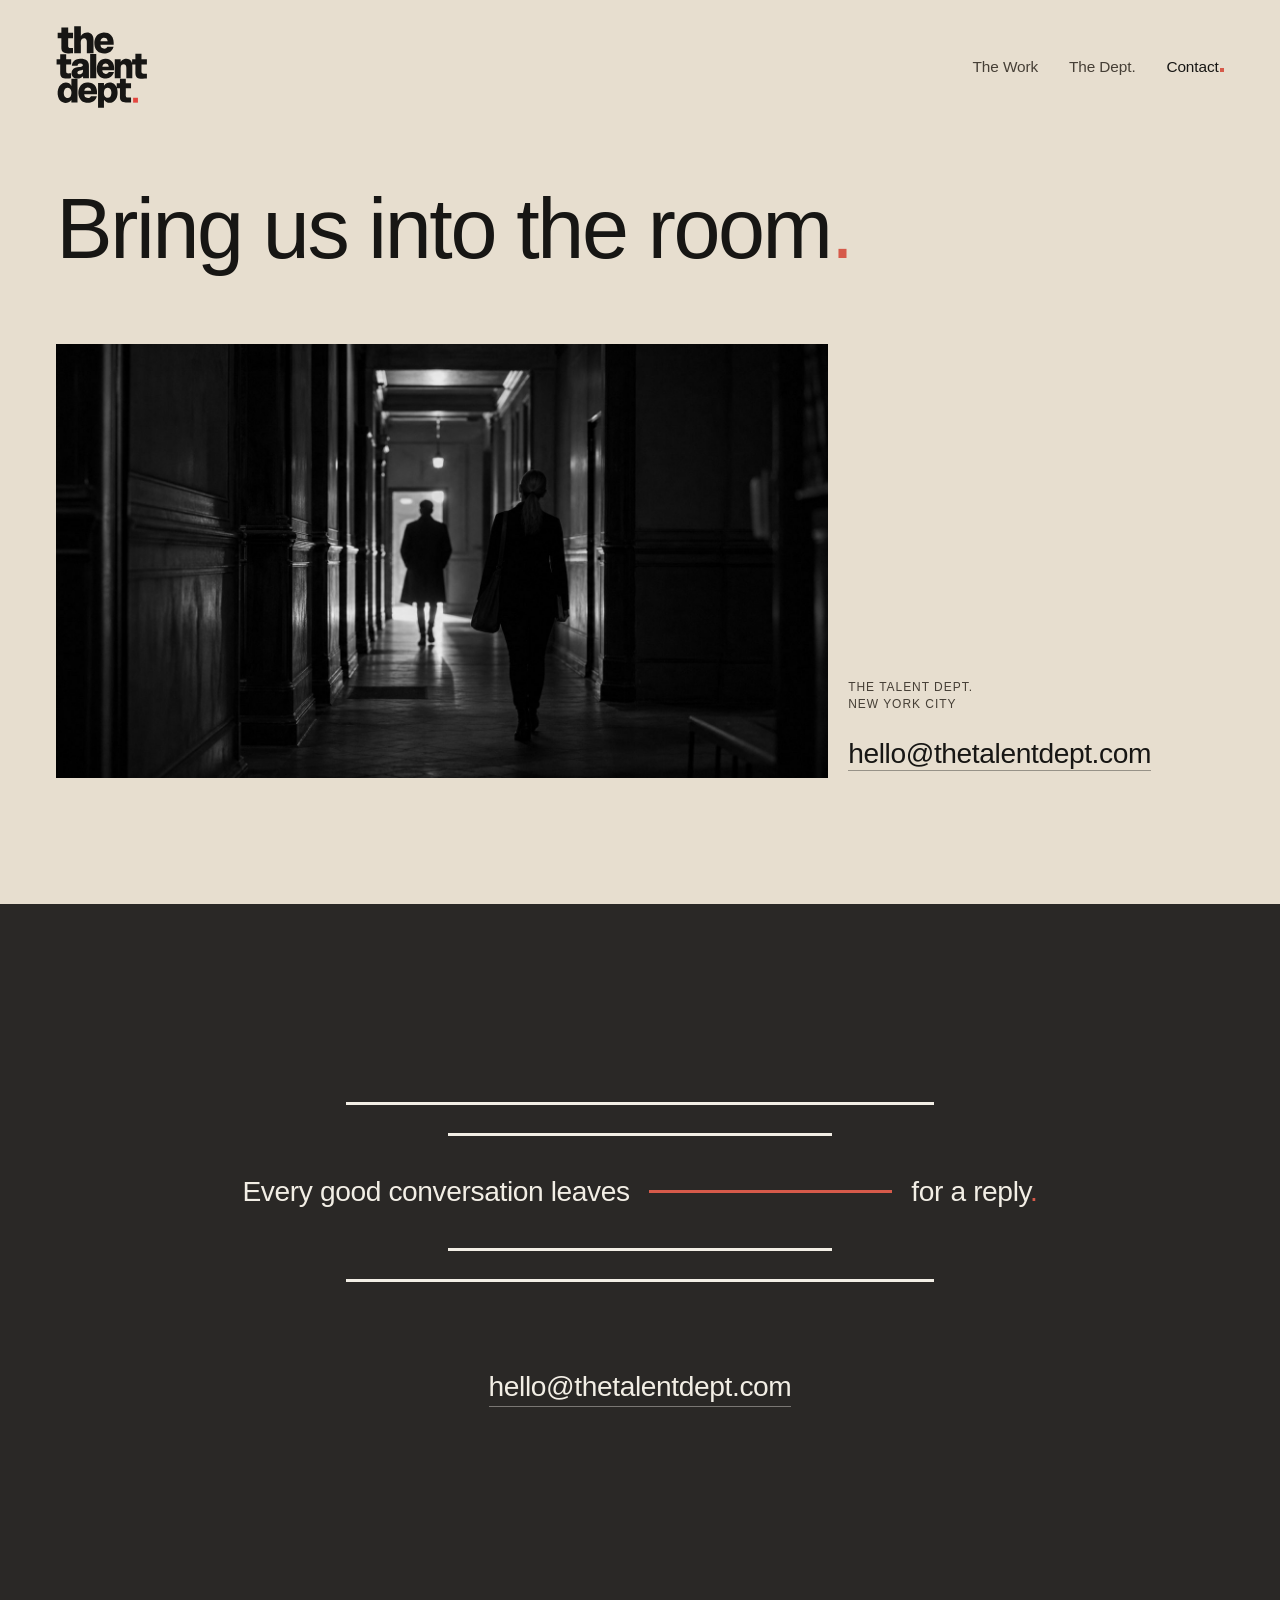
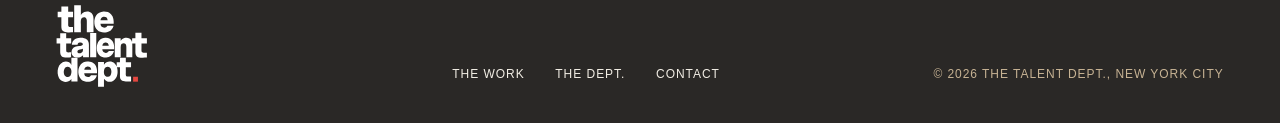
==== commit 77539185: "Round 10, 16 Oct: client notes, contrast pass, layering, Line of Sight hero in depth, new Work and D" ====
--- a/contact.html
+++ b/contact.html
@@ -7,23 +7,22 @@
 <title>Contact · The Talent Dept.</title>
 <link rel="icon" href="assets/ttd-logo-dark.svg">
 <link rel="stylesheet" href="css/r10.css">
-<script>var q=location.search,c=document.documentElement.classList;c.add('js');[['nav=min','nav-min'],['hero=b','hero-b'],['names=wall','names-wall'],['foot=2','foot-2'],['still','still']].forEach(function(p){if(q.indexOf(p[0])>-1)c.add(p[1])})</script>
+<link rel="stylesheet" href="css/r10-contrast.css">
+<script>var q=location.search,c=document.documentElement.classList;c.add('js');[['nav=min','nav-min'],['hero=b','hero-b'],['names=wall','names-wall'],['foot=2','foot-2'],['still','still'],['panel=frame','panel-frame']].forEach(function(p){if(q.indexOf(p[0])>-1)c.add(p[1])})</script>
 </head>
 <body id="top" class="band-t">
 <header class="nav">
   <a class="logo" href="index.html"><img src="assets/ttd-logo-dark.svg" alt="The Talent Dept."></a>
-  <nav aria-label="Main"><ul><li><a href="the-work.html">The Work</a></li><li><a href="the-dept.html">The Dept.</a></li><li><a href="contact.html" class=on aria-current=page>Contact</a></li></ul></nav>
+  <nav aria-label="Main"><ul><li><a href="the-work.html">The Work</a></li><li><a href="the-dept.html">The Dept<span class=pd>.</span></a></li><li><a href="contact.html" class=on aria-current=page>Contact</a></li></ul></nav>
 </header>
-<main class="lm">
-  <h1 class="lm-words d1"><span>Bring us</span> <span>into the <b>room</b><i>.</i></span></h1>
-  <div class="rule"></div>
-  <div class="lm-body">
-    <div class="lm-left">
-      <p class="lm-b">The Talent Dept.<br><span class="soft">New York City</span></p>
-      <p class="lm-main"><a href="mailto:hello@thetalentdept.com">hello@thetalentdept.com</a></p>
+<main class="ct">
+  <h1 class="ct-h">Bring us into the <b>room</b><i>.</i></h1>
+  <div class="ct-b">
+    <figure><img src="assets/web/corridor.jpg" alt="Two people walking down a long hallway toward a lit doorway" style="object-position:50% 50%"></figure>
+    <div class="ct-t">
+      <p class="lbl soft">The Talent Dept.<br>New York City</p>
+      <a class="ct-mail" href="mailto:hello@thetalentdept.com">hello@thetalentdept.com</a>
     </div>
-    <figure class="lm-pic"><img src="assets/web/hall.jpg" alt="Two producers talking in a hallway" style="object-position:52% 50%"><span class="steps" aria-hidden="true"><i></i><i></i></span></figure>
-    <p class="lm-vert" aria-hidden="true">The department behind the world’s biggest conversations.</p>
   </div>
 </main>
 <footer class="foot3 band-l" id="contact">
@@ -35,7 +34,7 @@
   <p class="hall d1" aria-hidden="true">We’re just down the <b>hall</b><i>.</i></p>
   <a class="mail d3" href="mailto:hello@thetalentdept.com">hello@thetalentdept.com</a>
   <div class="base">
-    <a class="lg" href="index.html"><img src="assets/ttd-logo-dark.svg" alt="The Talent Dept."></a>
+    <a class="lg" href="index.html"><img src="assets/ttd-logo-light.svg" alt="The Talent Dept."></a>
     <nav class="lk lbl" aria-label="Footer"><a href="the-work.html">The Work</a><a href="the-dept.html">The Dept.</a><a href="contact.html">Contact</a></nav>
     <p class="cp lbl soft">© 2026 The Talent Dept., New York City</p>
   </div>
--- a/css/r10.css
+++ b/css/r10.css
@@ -733,3 +733,555 @@
   .wkm .hd{position:static;order:2;margin:28px var(--m) 0}
   .wkm .hd .t{margin:0} .wkm .hd .l{margin:30px 0 0} }
 @media (max-width:760px){ .wkm .hd{order:0;margin-top:2vh} .wkm .art{order:1;margin-top:36px} .wkm .r{margin-top:24px} }
+
+/* ---- the hallway, after the client: no more near-empty page. The photograph runs off the left edge and fills the
+   height; the line sits large beside it. */
+.pause2{display:grid;grid-template-columns:repeat(12,minmax(0,1fr));column-gap:var(--g);padding:12vh var(--m) 12vh 0;align-items:center;min-height:100vh}
+.pause2 figure{grid-column:1/7;align-self:stretch}
+.pause2 figure img{width:100%;height:100%;min-height:76vh;object-fit:cover;filter:grayscale(1)}
+.pause2 .t{grid-column:8/13}
+.pause2 .t h2{font-weight:300;max-width:9.5em}
+.pause2 .t .body{margin-top:2.2em;max-width:30em}
+.pause2 .t .u{display:inline-block;margin-top:2.6em}
+@media (max-width:760px){ .pause2{display:block;padding:0 0 100px;min-height:0} .pause2 figure img{min-height:0;height:62vh} .pause2 .t{padding:44px var(--m) 0} }
+
+/* ---- More than booking: both words at the same scale now, booking in Medium */
+.pun-h{flex-direction:column;align-items:flex-start;row-gap:0}
+.pun-h .big,.pun-h .small{font-size:clamp(56px,10.4vw,200px);line-height:.9;letter-spacing:-.034em}
+.pun-h .small{font-weight:500}
+
+/* ---- The Work: the names and the index are one charcoal band */
+.wavenm .hd h2.d2{font-weight:300}
+.idx2{padding-top:4vh;margin-top:0}
+.names-wall .idx2{background:var(--light);color:var(--ink)}
+.names-wall .idx2 ol li{border-color:var(--hair)} .names-wall .idx2 .gu{color:var(--ink70)}
+
+/* ---- menu, after the client: no boxes. Words in Medium; the page you are on carries the logo's coral full stop */
+.nav ul{gap:clamp(18px,2.4vw,40px)}
+.nav ul a,.on-ink .nav ul a{background:none!important;color:inherit!important;padding:.3em 0;font-size:clamp(15px,1.2vw,19px);font-weight:500;letter-spacing:-.005em}
+.nav ul a.on::after{content:"";display:inline-block;width:.24em;height:.24em;background:var(--coral);margin-left:.08em}
+.nav ul a:not(.on){color:var(--ink70)!important}
+.nav ul a:not(.on):hover{color:var(--ink)!important}
+@media (max-width:760px){ .nav ul{gap:16px} .nav ul a{font-size:14px;padding:.3em 0} }
+
+/* ---- Contact, after the client: the line whole on one line, no vertical text, no coral steps. One photograph,
+   the address beside it. */
+.ct{padding:6vh var(--m) 14vh}
+.ct-h{font-size:clamp(40px,6.6vw,128px);line-height:1;letter-spacing:-.028em;font-weight:300;white-space:nowrap}
+.ct-b{margin-top:8vh;display:grid;grid-template-columns:repeat(12,minmax(0,1fr));column-gap:var(--g);align-items:end}
+.ct-b figure{grid-column:1/9}
+.ct-b figure img{width:100%;aspect-ratio:16/9;object-fit:cover;filter:grayscale(1)}
+.ct-t{grid-column:9/13;display:grid;row-gap:1.6em;padding-bottom:.4em}
+.ct-mail{font-size:var(--d3);letter-spacing:-.014em;line-height:1.1;text-decoration:none;border-bottom:1px solid var(--hair);justify-self:start;font-weight:300}
+@media (max-width:760px){ .ct-h{white-space:normal;font-size:12vw} .ct-b{display:block;margin-top:36px} .ct-t{margin-top:28px} .ct-mail{font-size:24px} }
+
+/* ---- hero A in depth (client, 16 Oct: "more depth, blur some things, as if in 3D space"). Perspective from the
+   statement's centre; each layer is pushed along z and scaled back to its drawn size, so at rest the frame is the
+   same and only movement reveals the depth. Focus falls off with distance; the blur never changes with scroll. */
+.hero4 .stage{perspective:1400px;perspective-origin:50% 46%}
+.scene{position:absolute;inset:0;transform-style:preserve-3d;--d:0}
+.js .scene{will-change:transform}
+.scene .hb{transform-style:preserve-3d}
+.hb .far{transform:translateZ(-240px) scale(1.1714);filter:blur(1.3px)}
+.scene .deep{position:absolute;left:-30%;right:-30%;top:-30%;bottom:-30%;pointer-events:none;
+  transform:translateZ(calc(-950px + var(--d) * 420px)) scale(1.6786);filter:blur(3.6px)}
+.scene .deep i{position:absolute;display:block;height:.42vw;min-height:3px;background:var(--draft);opacity:.8}
+.scene .fore{position:absolute;inset:0;pointer-events:none;transform:translateZ(calc(330px + var(--d) * 760px)) scale(.7643);filter:blur(9px)}
+.scene .fore i{position:absolute;display:block;height:2.4vw;min-height:14px}
+.scene .fore i.k{background:var(--ink)} .scene .fore i.d{background:var(--draft)}
+.hero-b .deep,.hero-b .fore{display:none}
+@media (max-width:760px){ .scene .fore{filter:blur(6px)} .scene .fore i{height:16px} }
+/* hero B keeps the whole sentence behind its bar wall: no word dashes there */
+.hero-b .hl .dash{display:none}
+.js.hero-b .hl .tx{clip-path:none}
+
+/* ---- What we do, as a framed page (after a brand-guidelines typography spread): a paper panel ruled into a narrow
+   left column, one huge line, two cells for the services and a strip along the foot. */
+.pnl-sec{padding:12vh var(--m)}
+.pnl{background:var(--paper);border:1px solid var(--hair);display:grid;grid-template-columns:minmax(220px,21%) 1fr 1fr;grid-template-rows:auto auto auto}
+.pnl>*{min-width:0}
+.p-l{grid-column:1;grid-row:1/3;border-right:1px solid var(--hair);padding:2.2vw 2vw;display:flex;flex-direction:column;justify-content:space-between;gap:8vh}
+.p-t{font-size:var(--d4);line-height:1.2;letter-spacing:-.008em}
+.p-t b{font-weight:500}
+.p-tx{font-size:var(--small);line-height:1.5;display:grid;row-gap:1em;max-width:22em;color:var(--ink70)}
+.p-big{grid-column:2/4;grid-row:1;padding:4.6vw 3vw 5vw;font-size:clamp(56px,9.6vw,190px);line-height:.9;letter-spacing:-.036em;font-weight:300}
+.p-big b{font-weight:500}
+.p-a,.p-b{grid-row:2;border-top:1px solid var(--hair);padding:2.2vw 3vw 2.6vw;display:grid;row-gap:.55em;align-content:start;font-size:clamp(15px,1.25vw,20px);letter-spacing:-.006em}
+.p-a{grid-column:2;border-right:1px solid var(--hair);font-weight:500}
+.p-b{grid-column:3;font-weight:300}
+.p-a li,.p-b li{display:grid;grid-template-columns:2.6em 1fr}
+.p-a .soft,.p-b .soft{font-weight:300}
+.p-f{grid-column:1/4;grid-row:3;border-top:1px solid var(--hair);display:grid;grid-template-columns:minmax(220px,21%) 1fr auto;align-items:center}
+.p-lg{display:block;line-height:0;padding:1.2vw 2vw;border-right:1px solid var(--hair);align-self:stretch;display:flex;align-items:center}
+.p-lg img{height:clamp(30px,2.6vw,46px);width:auto}
+.p-tr{padding:0 3vw;color:var(--ink70)} .p-tr span{margin:0 .7em}
+.p-go{padding:0 2.2vw;align-self:stretch;display:flex;align-items:center;border-left:1px solid var(--hair);text-decoration:none}
+.p-go::after{content:"\2192";margin-left:.6em}
+@media (max-width:760px){
+  .pnl-sec{padding:70px 14px}
+  .pnl{display:block}
+  .p-l{border-right:0;border-bottom:1px solid var(--hair);padding:20px;gap:28px}
+  .p-big{padding:28px 20px 34px;font-size:15vw}
+  .p-a,.p-b{padding:20px;font-size:15px} .p-a{border-right:0}
+  .p-f{grid-template-columns:auto 1fr} .p-tr{display:none} .p-lg{padding:16px 20px} .p-go{justify-content:flex-end;padding:0 20px} }
+.p-big{font-size:clamp(56px,11.6vw,226px);padding:3.6vw 3vw 4.2vw}
+@media (max-width:760px){ .p-big{font-size:15vw;padding:28px 20px 34px} }
+
+/* ---- The Work, what we do: the record shelf. The head's microphone bars are the services; here they stand as
+   spines on a shelf, names reading up, Talent Booking in Signal. One is pulled out and opens wide. */
+.shelf{padding:16vh var(--m) 18vh}
+.sh-hd{display:grid;grid-template-columns:repeat(12,minmax(0,1fr));column-gap:var(--g);align-items:start}
+.sh-hd .lbl{grid-column:1/3;padding-top:.7em}
+.sh-hd .d3{grid-column:3/11;font-weight:300}
+.sh{margin-top:9vh;display:flex;gap:clamp(5px,.5vw,9px);height:min(78vh,780px);min-height:580px}
+.sp{position:relative;display:flex;flex:0 0 clamp(54px,4.4vw,80px);overflow:hidden;background:var(--paper);
+  transition:flex-grow .8s cubic-bezier(.22,1,.36,1),flex-basis .8s cubic-bezier(.22,1,.36,1)}
+.sp.on{flex:1 1 0}
+.sp-b{all:unset;box-sizing:border-box;cursor:pointer;flex:none;width:clamp(54px,4.4vw,80px);height:100%;display:flex;flex-direction:column;
+  justify-content:space-between;align-items:center;padding:22px 0 24px;background:var(--ink);color:var(--tan);transition:background-color .3s}
+.sp.sig .sp-b{background:var(--coral);color:var(--paper)}
+.sp:not(.on) .sp-b:hover{background:#34312D} .sp.sig:not(.on) .sp-b:hover{background:#C9513F}
+.sp-b:focus-visible{outline:2px solid var(--coral);outline-offset:-4px}
+.sp-b .n{font:500 12px/1 var(--f);letter-spacing:.08em}
+.sp-b .nm{writing-mode:vertical-rl;transform:rotate(180deg);font:500 13px/1 var(--f);letter-spacing:.12em;text-transform:uppercase;white-space:nowrap}
+.sp-c{flex:1;min-width:0;visibility:hidden;opacity:0;transition:opacity .35s ease,visibility 0s .35s}
+.sp.on .sp-c{visibility:visible;opacity:1;transition:opacity .5s ease .35s,visibility 0s}
+.sp-c .in{width:min(58vw,880px);height:100%;padding:clamp(28px,3.4vw,64px) clamp(28px,3.6vw,68px);display:grid;grid-template-rows:auto auto 1fr auto;align-content:start}
+.sp-c h3{font-weight:300;margin-top:.55em;max-width:12em}
+.sp-c .ld{margin-top:1.8em;font-weight:500;max-width:30em}
+.sp-c .bd{margin-top:.7em;color:var(--ink70);max-width:34em}
+.sp-c .it{align-self:end;display:grid;grid-template-columns:1fr 1fr;column-gap:2.4em;row-gap:.8em;font-size:var(--small);max-width:46em;padding-top:4vh}
+.sp-c .it li{display:flex;gap:.8em;align-items:baseline}
+.sp-c .it li::before{content:"";flex:none;width:1.1em;height:3px;background:var(--ink);transform:translateY(-.28em)}
+.sp.sig .sp-c .it li::before{background:var(--coral)}
+@media (max-width:760px){
+  .shelf{padding:100px var(--m)}
+  .sh-hd{display:block} .sh-hd .d3{margin-top:16px}
+  .sh{display:block;height:auto;min-height:0;margin-top:44px}
+  .sp{display:block;margin-bottom:6px}
+  .sp-b{width:100%;height:auto;flex-direction:row;justify-content:flex-start;gap:16px;padding:20px 18px}
+  .sp-b .nm{writing-mode:horizontal-tb;transform:none;white-space:normal;line-height:1.35}
+  .sp-c{display:none} .sp.on .sp-c{display:block}
+  .sp-c .in{width:auto;padding:26px 18px 30px;display:block} .sp-c .it{grid-template-columns:1fr;padding-top:24px} }
+.sp-c .in{grid-template-rows:auto auto auto auto 1fr}
+
+/* ---- the indented paragraph (after an editorial reference): the first line starts further in, the rest runs the
+   full measure, a small label sits in the room the indent leaves. One shape, never two halves. */
+.ind-q{position:relative;display:block}
+.ind-q .lbl{position:absolute;left:0;top:.55em}
+.ind-q .q{font-size:clamp(30px,3.9vw,74px);line-height:1.08;letter-spacing:-.022em;font-weight:300;text-indent:calc(50% + var(--g) / 2);max-width:none;text-wrap:wrap}
+.ind{text-indent:34%}
+.pause2 .t .body.ind{font-size:var(--d4);line-height:1.32;color:var(--ink);max-width:24em}
+@media (max-width:760px){ .ind-q .lbl{position:static} .ind-q .q{font-size:8.6vw;text-indent:22%;margin-top:14px} .ind{text-indent:18%} }
+.ind-q .q{text-wrap:pretty}
+
+/* ---- The Dept., introduction (after an editorial reference): a photograph set inside the first line's indent,
+   resting on the baseline, the paragraph running on full measure; below a hairline, the three audiences. Copy is
+   the Brand Standards' (Philosophy: purpose, positioning; Different perspectives. One conversation.) */
+.dx{padding:18vh var(--m) 16vh}
+.dx-p{font-size:clamp(32px,4.2vw,82px);line-height:1.06;letter-spacing:-.024em;font-weight:300;max-width:17em;text-wrap:pretty}
+.dx-img{display:inline-block;vertical-align:baseline;width:clamp(150px,17vw,320px);margin:0 .32em 0 clamp(40px,8.5vw,160px)}
+.dx-img img{display:block;width:100%;aspect-ratio:4/5;object-fit:cover;filter:grayscale(1)}
+.dx-cols{margin:9vh 0 0 calc(50% + var(--g) / 2);border-top:1px solid var(--hair);padding-top:2.2vh;display:grid;grid-template-columns:repeat(3,minmax(0,1fr));column-gap:var(--g);row-gap:4vh}
+.dx-cols .lab{margin-bottom:.5em}
+.dx-cols .u{grid-column:1/-1;justify-self:start}
+@media (max-width:760px){ .dx{padding:100px var(--m)} .dx-p{font-size:9vw} .dx-img{width:38vw;margin-left:0} .dx-cols{margin-left:0;grid-template-columns:1fr;margin-top:48px} }
+.dx-p{max-width:20.5em}
+/* the same paragraph voice, everywhere there is running text: The Work's closing statement, each bio's first paragraph */
+.person .txt p:first-child{text-indent:34%}
+@media (max-width:760px){ .person .txt p:first-child{text-indent:18%} }
+
+/* ---- The Work, closing (after a showreel spread): the line is interrupted by a still strip of studio photographs
+   running edge to edge; the two halves sit in one column on the right. Nothing moves. */
+.wk-strip{padding:16vh 0 5vh;display:grid;grid-template-columns:repeat(12,minmax(0,1fr));column-gap:var(--g)}
+.wk-strip .a,.wk-strip .b{grid-column:7/13;padding-right:var(--m)}
+.wk-strip .big{font-size:clamp(44px,6.6vw,128px);line-height:.95;letter-spacing:-.03em;font-weight:300}
+.wk-strip .a .big{margin-top:.35em}
+.wk-strip .sub{margin-top:10vh;max-width:14em;font-size:var(--d4);line-height:1.25}
+.wk-strip .strip{grid-column:1/13;margin:5vh 0 11vh;display:grid;grid-template-columns:.62fr 1fr 1fr .62fr;gap:clamp(8px,1vw,16px);margin-left:-3vw;margin-right:-3vw}
+.wk-strip .strip img{width:100%;aspect-ratio:3/2;height:100%;object-fit:cover;filter:grayscale(1)}
+.wk-strip .strip figure:first-child img,.wk-strip .strip figure:last-child img{aspect-ratio:auto}
+.wk-strip .f{grid-column:1/13;display:grid;grid-template-columns:repeat(12,minmax(0,1fr));column-gap:var(--g);padding:0 var(--m);margin-top:12vh}
+.wk-strip .f .lbl:first-child{grid-column:1/7} .wk-strip .f .u{grid-column:7/13;justify-self:start}
+@media (max-width:760px){
+  .wk-strip{display:block;padding:100px 0 30px}
+  .wk-strip .a,.wk-strip .b{padding:0 var(--m)} .wk-strip .big{font-size:13vw} .wk-strip .sub{margin-top:28px}
+  .wk-strip .strip{grid-template-columns:.4fr 1fr .4fr;margin:40px -10vw 56px} .wk-strip .strip figure:nth-child(3){display:none}
+  .wk-strip .f{display:block;margin-top:60px} .wk-strip .f .u{display:inline-block;margin-top:10px} }
+.wk-strip .big{text-wrap:balance}
+@media (max-width:760px){ .wk-strip .f .lbl:first-child{display:block} }
+/* the microphone drawn fine: captions beside the rods, in Ink, the booking caption in Signal */
+.wkm .spines text{font-size:13px;letter-spacing:.14em;fill:var(--ink70);font-weight:500}
+.wkm .spines text.on{fill:var(--coral)}
+
+/* ---- hero A, Line of Sight made literal: the cards float in front of their words in one 3D room. The perspective
+   is taken from the stage centre (the script places and sizes each card for exactly this), and the 3D context runs
+   down to every word so the cards can sit in front of them. */
+.hero4 .stage{perspective:1100px;perspective-origin:50% 50%}
+.scene .hb,.scene .hl,.scene .hl .wd{transform-style:preserve-3d}
+.scene .hl .nw{display:inline-block;transform-style:preserve-3d}
+.hero4 .hl{will-change:auto}
+.hb .far{transform:translateZ(-240px) scale(1.2182)}
+.scene .deep{transform:translateZ(calc(-950px + var(--d) * 420px)) scale(1.8636)}
+.scene .fore{transform:translateZ(calc(330px + var(--d) * 600px)) scale(.7)}
+.js .hl .dash{will-change:transform;backface-visibility:hidden}
+.scene .hl .dash{transform-origin:50% 50%}
+
+/* ---- The Dept. head (after an experimental grid spread): three photographs of different sizes set off-balance on
+   the grid, the statement low on the right in Medium, small labels at the corners and along the foot. */
+.dg{display:grid;grid-template-columns:repeat(12,minmax(0,1fr));column-gap:var(--g);grid-template-rows:auto auto 1fr auto;padding:3vh var(--m) 4vh;min-height:calc(100vh - 150px);row-gap:0}
+.dg figure img{display:block;width:100%;height:100%;object-fit:cover;filter:grayscale(1)}
+.dg .g1{grid-column:1/5;grid-row:1/3}
+.dg .g1 img{aspect-ratio:4/5}
+.dg .g2{grid-column:6/7;grid-row:1;align-self:start}
+.dg .g2 img{aspect-ratio:4/5}
+.dg .g3{grid-column:7/10;grid-row:1/3;align-self:start;margin-top:clamp(0px,0vw,0px)}
+.dg .g3 img{aspect-ratio:5/4}
+.dg .tr{grid-column:11/13;grid-row:1;justify-self:end;font-weight:500}
+.dg .yr{grid-column:1/5;grid-row:3;align-self:start;margin-top:3vh}
+.dg .st{grid-column:7/13;grid-row:3;align-self:end;font-size:clamp(30px,3.5vw,66px);line-height:1.04;letter-spacing:-.024em;font-weight:500;max-width:11em;padding-top:8vh}
+.dg .st b{font-weight:500} .dg .st i{font-weight:500}
+.dg .bot{grid-column:1/13;grid-row:4;display:grid;grid-template-columns:repeat(12,minmax(0,1fr));column-gap:var(--g);margin-top:7vh}
+.dg .bot span:first-child{grid-column:1/5} .dg .bot span:nth-child(2){grid-column:5/7} .dg .bot a{grid-column:7/13;justify-self:start;text-decoration:none}
+@media (max-width:760px){
+  .dg{display:block;min-height:0;padding:4vh var(--m) 60px;position:relative}
+  .dg .tr{position:absolute;top:4vh;right:var(--m)}
+  .dg .g1{width:62%} .dg .g2{width:30%;margin:-30vw 0 0 auto} .dg .g3{width:56%;margin:16px 0 0 38%}
+  .dg .yr{margin-top:24px} .dg .st{font-size:9vw;padding-top:36px}
+  .dg .bot{display:grid;grid-template-columns:1fr;row-gap:8px;margin-top:40px} .dg .bot>*{grid-column:1/-1!important} }
+.nav ul a.on .pd{color:var(--coral)}
+.nav ul a.on:has(.pd)::after{display:none}
+
+/* The Dept. head, tightened: everything on one screen; the statement sits level with the foot of the large photo */
+.dg{grid-template-rows:auto 1fr auto;min-height:0;padding-bottom:6vh}
+.dg .g1{grid-column:1/5;grid-row:1/3}
+.dg .g2{grid-column:6/7;grid-row:1}
+.dg .g3{grid-column:8/11;grid-row:1;margin-top:9vh}
+.dg .tr{grid-column:11/13;grid-row:1}
+.dg .st{grid-column:6/13;grid-row:2;align-self:end;padding-top:6vh;margin-bottom:-.12em}
+.dg .yr{grid-column:1/5;grid-row:3;margin-top:2.4vh}
+.dg .bot{grid-column:6/13;grid-row:3;grid-template-columns:repeat(7,minmax(0,1fr));margin-top:2.4vh}
+.dg .bot span:first-child{grid-column:1/3} .dg .bot span:nth-child(2){grid-column:3/5} .dg .bot a{grid-column:5/8}
+.dg .g1 img{max-height:66vh}
+@media (max-width:760px){ .dg .g3{margin-top:16px} .dg .st{margin-bottom:0} .dg .bot{margin-top:36px} }
+.dg .bot a{align-self:start}
+
+/* ---- What we do, second take (after a grid-exploration spread): a large square photograph on the left half, the
+   line at the top of the right half, small blocks set low on the grid, labels at the corners. ?panel=frame shows
+   the framed panel instead. */
+.pnl-sec{display:none} .panel-frame .pnl-sec{display:block} .panel-frame .gx{display:none}
+.gx{display:grid;grid-template-columns:repeat(12,minmax(0,1fr));column-gap:var(--g);grid-template-rows:auto 1fr auto auto;padding:12vh var(--m)}
+.gx-p{grid-column:1/7;grid-row:1/5}
+.gx-p img{display:block;width:100%;aspect-ratio:1/1;object-fit:cover;filter:grayscale(1)}
+.gx-h{grid-column:7/11;grid-row:1;font-size:clamp(34px,4.1vw,80px);line-height:.98;letter-spacing:-.03em;font-weight:300;margin-top:-.08em}
+.gx-h b{font-weight:500}
+.gx-tr{grid-column:11/13;grid-row:1;justify-self:end}
+.gx-m{grid-column:9/11;grid-row:2;align-self:center;display:grid;row-gap:.2em;justify-items:start}
+.gx-m .u{text-decoration:none}
+.gx-c{grid-column:7/9;grid-row:3;align-self:start}
+.gx-s{grid-column:9/12;grid-row:3;display:grid;row-gap:1.4em}
+.gx-s ol{display:grid;row-gap:.3em} .gx-s li{display:grid;grid-template-columns:2.4em 1fr}
+.gx-s p{line-height:1.5}
+.gx-b1{grid-column:7/10;grid-row:4;align-self:end;margin-top:6vh}
+.gx-b2{grid-column:11/13;grid-row:4;align-self:end;justify-self:end;margin-top:6vh}
+@media (max-width:760px){
+  .gx{display:block;padding:80px var(--m)}
+  .gx-h{margin-top:32px;font-size:11vw} .gx-tr{margin-top:16px}
+  .gx-m{margin-top:28px} .gx-c{margin-top:32px} .gx-s{margin-top:10px} .gx-b1,.gx-b2{margin-top:28px} }
+
+/* ---- The Dept., each person a page (after an editorial portrait spread): the name huge on two staggered lines, the
+   title and email in the margin beside it, the lead, the rest in two small columns, the portrait large on the right. */
+.pb{display:grid;grid-template-columns:repeat(12,minmax(0,1fr));column-gap:var(--g);grid-template-rows:auto auto 1fr;padding:16vh var(--m) 16vh;align-items:start}
+.pb-i{grid-column:1/3;grid-row:1;padding-top:1.4vw}
+.pb-n{grid-column:2/13;grid-row:1;font-size:clamp(52px,8.4vw,164px);line-height:.9;letter-spacing:-.036em;font-weight:300}
+.pb-n span{display:block}
+.pb-n .l2{padding-left:calc(2 * (100% + var(--g)) / 11)}
+.pb-n i{font-weight:300}
+.pb-w{grid-column:1/4;grid-row:2;margin-top:4.6vh;display:grid;row-gap:.3em;justify-items:start;font-size:var(--small)}
+.pb-w .u{text-decoration:none}
+.pb-t{grid-column:4/8;grid-row:2/4;margin-top:7vh}
+.pb-lead{font-size:var(--d4);line-height:1.3;letter-spacing:-.006em}
+.pb-lead p{text-indent:0}
+.pb-rest{margin-top:3.4vh;column-count:2;column-gap:var(--g);font-size:var(--small);line-height:1.5;color:var(--ink70)}
+.pb-rest p+p{margin-top:1em}
+.pb-rest p{break-inside:avoid-column}
+.pb-p{grid-column:9/13;grid-row:2/4;margin-top:7vh}
+.pb-p img{display:block;width:100%;aspect-ratio:4/5;object-fit:cover;object-position:50% 18%;filter:grayscale(1)}
+@media (max-width:760px){
+  .pb{display:block;padding:90px var(--m)}
+  .pb-n{font-size:15vw;margin-top:10px} .pb-n .l2{padding-left:12vw}
+  .pb-w{margin-top:20px} .pb-t{margin-top:28px} .pb-rest{column-count:1} .pb-p{margin-top:32px;width:80%} }
+.pb-p{grid-column:9/13;grid-row:1/4;margin-top:1.6vw}
+.pb-n{grid-column:2/9}
+@media (max-width:760px){ .pb-p{margin-top:32px} }
+.pb-rest p{break-inside:auto}
+
+/* ---- The Dept. head, after the agency reference: the title huge at the top left; three small columns with one tall
+   hairline; a single Signal square at the right; the philosophy as one indented paragraph whose first line starts
+   on that hairline; then one photograph across the full width. */
+.ag{display:grid;grid-template-columns:repeat(12,minmax(0,1fr));column-gap:var(--g);padding:3vh var(--m) 9vh}
+.ag-t{grid-column:1/13;font-size:clamp(64px,9.8vw,196px);line-height:.86;letter-spacing:-.042em;font-weight:300;margin-left:-.04em}
+.ag-cols{grid-column:1/13;display:grid;grid-template-columns:repeat(12,minmax(0,1fr));column-gap:var(--g);margin-top:4.4vh;align-items:start}
+.ag-cols .c{display:grid;row-gap:.38em;align-content:start;justify-items:start;font-size:var(--small);line-height:1.4}
+.ag-cols .c .lbl{margin-bottom:.9em}
+.ag-cols .c a{color:inherit;text-decoration:underline;text-decoration-thickness:1px;text-underline-offset:.22em}
+.ag-cols .c1{grid-column:1/5}
+.ag-cols .c2{grid-column:5/9;border-left:1px solid var(--hair);padding-left:calc(var(--g) * 1.2);min-height:30vh;margin-left:calc(var(--g) * -1.2)}
+.ag-cols .c2 p:not(.lbl){max-width:20em}
+.ag-cols .c3{grid-column:9/12}
+.ag-mark{grid-column:12/13;justify-self:end;align-self:end;width:clamp(10px,.9vw,16px);aspect-ratio:1;background:var(--coral)}
+.ag-p{grid-column:1/13;position:relative;margin-top:7vh}
+.ag-p .lbl{position:absolute;left:0;top:.6em}
+.ag-p .q{font-size:clamp(32px,4.4vw,86px);line-height:1.04;letter-spacing:-.026em;font-weight:300;text-indent:calc(33.333% + var(--g) / 3);text-wrap:pretty}
+.ag-p .q b{font-weight:500}
+.ag-ph{margin:0}
+.ag-ph img{display:block;width:100%;height:min(78vh,56vw);object-fit:cover;filter:grayscale(1)}
+@media (max-width:760px){
+  .ag{display:block;padding:3vh var(--m) 70px}
+  .ag-t{font-size:23vw}
+  .ag-cols{display:block;margin-top:28px} .ag-cols .c+.c{margin-top:26px}
+  .ag-cols .c2{border-left:0;padding-left:0;margin-left:0;min-height:0}
+  .ag-mark{display:none}
+  .ag-p{margin-top:56px} .ag-p .lbl{position:static} .ag-p .q{font-size:9vw;text-indent:0;margin-top:14px}
+  .ag-ph img{height:62vh} }
+
+/* person pages: the title and email share the lead's first baseline */
+.pb-w,.pb-t{margin-top:7vh;align-self:baseline}
+.pb{grid-template-rows:auto auto 1fr}
+.pb-t{grid-row:2}
+.pb-w,.pb-t{align-self:baseline;margin-top:7vh}
+.ag-cols .c2{min-height:22vh}
+.ag-p{margin-top:6vh}
+.ag-p .q{font-size:clamp(32px,4.15vw,82px)}
+/* The Dept. head, reduced: two rows on one system, a small label at the left and the content from column 5; the
+   paragraph's first line starts where the names start */
+.ag-row{grid-column:1/13;display:grid;grid-template-columns:repeat(12,minmax(0,1fr));column-gap:var(--g);margin-top:5vh;align-items:baseline}
+.ag-row .lbl{grid-column:1/5}
+.ag-row ul{grid-column:5/13;display:grid;grid-template-columns:repeat(3,minmax(0,1fr));column-gap:var(--g);row-gap:.5em;font-size:var(--d4)}
+.ag-row a{color:inherit;text-decoration:none;border-bottom:1px solid var(--hair);padding-bottom:1px}
+.ag-row a:hover{border-bottom-color:var(--ink)}
+.ag-p{margin-top:9vh}
+@media (max-width:760px){ .ag-row{display:block;margin-top:28px} .ag-row ul{display:grid;grid-template-columns:1fr 1fr;margin-top:14px;font-size:17px} }
+
+/* ---- What we do, third take: the winner of a judged round (16 Oct), "photo leads". One light photograph runs the full
+   height of the band and off the right edge; the line holds the left; everything hangs on one left axis. Three sizes
+   only (display, text, label); services 4 + 3 with the link in the eighth slot. */
+.gx{display:none}
+.panel-frame .vb{display:none}
+.vb{display:grid;grid-template-columns:repeat(12,minmax(0,1fr));column-gap:var(--g);padding:0 var(--m);background:var(--light);min-height:clamp(640px,62vw,1120px)}
+.vb-t{grid-column:1/6;grid-row:1;display:flex;flex-direction:column;padding:6.4vw 0 6.2vw}
+.vb-h{margin-top:2.4vw;font-size:clamp(44px,8.2vw,156px);line-height:.94;letter-spacing:-.034em;font-weight:300}
+.vb-h b{font-weight:500}
+.vb-p{margin-top:2.4vw;max-width:24em;color:var(--ink70);font-size:var(--body);line-height:1.45;text-wrap:pretty}
+.vb-s{margin-top:auto;padding-top:3.2vw;display:grid;grid-template-columns:1fr 1fr;column-gap:var(--g);font-size:var(--body);line-height:1.45}
+.vb-s ol{display:grid;row-gap:.32em;align-content:start}
+.vb-s li{display:grid;grid-template-columns:2.4em 1fr;align-items:baseline}
+.vb-s li span{font:500 12px/1 var(--f);letter-spacing:.06em;color:var(--ink70);font-variant-numeric:tabular-nums}
+.vb-s li.vb-go{display:block;padding-left:2.4em}
+.vb-s li.vb-go a{text-decoration:none}
+.vb-f{grid-column:6/13;grid-row:1;margin:0 calc(-1 * var(--m)) 0 0;position:relative}
+.vb-f img{position:absolute;inset:0;width:100%;height:100%;object-fit:cover;object-position:16% 50%;filter:grayscale(1) contrast(1.13)}
+@media (max-width:760px){
+  .vb{display:flex;flex-direction:column;min-height:0;padding:0 0 90px}
+  .vb-f{margin:0;order:0} .vb-f img{position:static;aspect-ratio:1/1;height:auto}
+  .vb-t{order:1;padding:40px var(--m) 0}
+  .vb-h{margin-top:14px;font-size:14vw} .vb-p{margin-top:18px}
+  .vb-s{margin-top:40px;padding-top:0} }
+@media (max-width:1199px){ .vb-s{grid-template-columns:1fr;row-gap:.32em} .vb-s li.vb-go{margin-top:1.2em} }
+.vb-s li{white-space:nowrap}
+
+/* ---- The Dept., contrast by value and by layer: the philosophy moves onto a charcoal plane that bleeds off the left
+   edge and overlaps the top of the photograph beneath it. Tan, then charcoal, then the photograph; one coral full stop. */
+.ag{padding-bottom:10vh}
+.ag-lay{display:grid;grid-template-columns:repeat(12,minmax(0,1fr));column-gap:var(--g);padding:0 var(--m);background:linear-gradient(var(--tan) 0 50%,transparent 50%)}
+.ag-card{grid-column:1/11;grid-row:1;position:relative;z-index:2;margin-left:calc(-1 * var(--m));background:var(--char);color:var(--cream);
+  padding:clamp(34px,4vw,76px) clamp(28px,3.6vw,72px) clamp(40px,4.6vw,88px) var(--m)}
+.ag-card .lbl{position:absolute;left:var(--m);top:calc(clamp(34px,4vw,76px) + .7em);color:var(--draft)}
+.ag-card .q{font-size:clamp(30px,3.7vw,72px);line-height:1.06;letter-spacing:-.024em;font-weight:300;text-indent:calc(30% + var(--g));text-wrap:pretty}
+.ag-card .q b{font-weight:500;color:#fff}
+.ag-ph{grid-column:1/13;grid-row:2;margin:-13vh calc(-1 * var(--m)) 0;position:relative;z-index:1}
+.ag-ph img{display:block;width:100%;height:min(80vh,58vw);object-fit:cover;filter:grayscale(1) contrast(1.13)}
+@media (max-width:760px){
+  .ag-lay{display:block;padding:0}
+  .ag-card{margin:0;padding:64px var(--m) 56px}
+  .ag-card .lbl{position:static;display:block;margin-bottom:14px}
+  .ag-card .q{font-size:8.6vw;text-indent:0}
+  .ag-ph{margin:-24px 0 0} .ag-ph img{height:60vh} }
+
+/* ---- How we show up, layered: a charcoal plane comes in from behind on the right and runs off the page edge, under
+   the three lines and the closing line; the big words stay whole on the tan. Its left edge is painted coral, the cue
+   card edge of the Brand Standards, the one coral piece. */
+.lock2{position:relative}
+.lock2 .lk-plane{grid-column:9/13;grid-row:2/4;margin:-5vh calc(-1 * var(--m)) -6vh -2.4vw;background:var(--char);border-left:5px solid var(--coral);z-index:0}
+.lock2 .rows,.lock2 .end{position:relative;z-index:1}
+.lock2 .rows{grid-row:2} .lock2 .end{grid-row:3} .lock2 > .lbl{grid-row:1}
+.lock2 .m{color:var(--cream)}
+.lock2 .m .soft{color:var(--draft)}
+.lock2 .end .lbl{color:var(--cream)}
+.lock2 .end .u{color:var(--cream);border-color:rgba(242,238,229,.5)}
+.lock2 .end{padding-bottom:1vh}
+@media (max-width:760px){
+  .lock2 .lk-plane{display:none}
+  .lock2 .m{color:var(--ink)} .lock2 .m .soft{color:var(--ink70)} .lock2 .end .lbl,.lock2 .end .u{color:var(--ink)} }
+.lock2 .end .lbl{grid-column:auto}
+.lock2 .lk-plane{margin-top:-3vh}
+
+/* ---- How we show up, layered properly: tan, then a charcoal plane from the middle off the right edge, then a paper
+   sheet on top of it holding the three words, its right edge painted coral (the cue card edge) where paper meets
+   charcoal. The lines sit on the charcoal in cream, each on the last baseline of its word. */
+.lock3{display:grid;grid-template-columns:repeat(12,minmax(0,1fr));column-gap:var(--g);grid-template-rows:auto auto auto auto auto;
+  padding:18vh var(--m) 16vh;align-items:last baseline}
+.l3-plane{grid-column:6/13;grid-row:1/6;margin:0 calc(-1 * var(--m)) 0 0;background:var(--char);align-self:stretch}
+.l3-sheet{grid-column:2/9;grid-row:1/5;margin:-6vh 0 0 calc(-1 * var(--g));background:var(--paper);border-right:5px solid var(--coral);align-self:stretch;position:relative;z-index:1}
+.l3-l{grid-column:3/8;grid-row:1;padding-top:7vh;position:relative;z-index:2;align-self:start}
+.l3-w{grid-column:3/8;position:relative;z-index:2;font-size:clamp(54px,7.2vw,140px);line-height:.96;letter-spacing:-.024em;font-weight:300}
+.l3-w i{color:inherit}
+.l3-w.r1{grid-row:2;margin-top:6vh} .l3-w.r2{grid-row:3} .l3-w.r3{grid-row:4;padding-bottom:7vh}
+.l3-m{grid-column:9/13;position:relative;z-index:2;color:var(--cream);font-size:var(--small);line-height:1.5;max-width:26em;display:grid;grid-template-columns:2.6em 1fr;padding-left:1.6vw}
+.l3-m span{color:var(--draft);font-variant-numeric:tabular-nums}
+.l3-m.r1{grid-row:2} .l3-m.r2{grid-row:3} .l3-m.r3{grid-row:4}
+.l3-end{grid-column:9/13;grid-row:5;position:relative;z-index:2;display:grid;row-gap:.9em;justify-items:start;padding:9vh 0 7vh 1.6vw;align-self:start}
+.l3-end .lbl{color:var(--cream)}
+.l3-end .u{color:var(--cream);border-color:rgba(242,238,229,.5);text-decoration:none}
+@media (max-width:760px){
+  .lock3{display:block;padding:90px 0 0}
+  .l3-plane,.l3-sheet{display:none}
+  .l3-l,.l3-w{padding-left:var(--m);padding-right:var(--m)}
+  .l3-l{padding-top:0;margin-bottom:20px}
+  .l3-w{font-size:15vw;margin:0;padding-bottom:0;background:none}
+  .l3-w.r1{margin-top:0} .l3-w.r3{padding-bottom:0}
+  .l3-m{background:var(--char);margin:0;padding:18px var(--m) 0;max-width:none}
+  .l3-m.r1{margin-top:36px;padding-top:34px;border-left:5px solid var(--coral)}
+  .l3-m.r2,.l3-m.r3{border-left:5px solid var(--coral)}
+  .l3-end{background:var(--char);padding:34px var(--m) 60px;border-left:5px solid var(--coral)} }
+@media (max-width:760px){
+  .lock3{display:flex;flex-direction:column;padding:90px 0 0}
+  .l3-l{order:1} .l3-w{order:2} .l3-m{order:3} .l3-end{order:4}
+  .l3-l,.l3-w{background:var(--paper);margin:0 8vw 0 0;padding-left:var(--m);padding-right:var(--m);border-right:5px solid var(--coral);position:relative;z-index:2}
+  .l3-l{padding-top:34px;margin-bottom:0;padding-bottom:22px}
+  .l3-w.r3{padding-bottom:36px}
+  .l3-m,.l3-end{border-left:0!important}
+  .l3-m{background:var(--char);margin:0;padding:16px var(--m) 0;position:relative;z-index:1}
+  .l3-m.r1{margin-top:-18px;padding-top:52px}
+  .l3-end{padding:34px var(--m) 64px} }
+@media (max-width:760px){ .lock3{align-items:stretch} .l3-l,.l3-w,.l3-m,.l3-end{align-self:stretch} }
+/* The Dept. philosophy back on the tan (Piyush: keep it as before); the photograph full width beneath, no overlap */
+.ag-ph{margin:0;position:static}
+/* the sheet's coral edge becomes one small coral square, flush in its top-left corner */
+.l3-sheet{border-right:0}
+.l3-sheet::before{content:"";position:absolute;top:0;left:0;width:clamp(10px,.95vw,16px);aspect-ratio:1;background:var(--coral)}
+@media (max-width:760px){
+  .l3-l,.l3-w{border-right:0}
+  .l3-l::before{content:"";position:absolute;top:0;left:0;width:12px;height:12px;background:var(--coral)} }
+/* the coral square sits outside the sheet, touching its top-left corner corner-to-corner */
+.l3-sheet::before{top:auto;left:auto;bottom:100%;right:100%}
+@media (max-width:760px){ .l3-l::before{top:auto;left:auto;bottom:100%;right:auto;left:0;transform:translateX(-100%)} .lock3{padding-top:100px} }
+@media (max-width:760px){ .l3-l::before{left:100%;right:auto;bottom:100%;top:auto;transform:none} }
+
+/* ---- Where the work happens, rebuilt: the brand city in two depths, edge to edge, standing directly on the charcoal
+   footer (near buildings are the footer's own charcoal, so the city rises out of the ground). Caption in the sky. */
+.city2{padding:20vh 0 0}
+.city2 .cap{padding:0 var(--m);display:grid;grid-template-columns:repeat(12,minmax(0,1fr));column-gap:var(--g);align-items:baseline}
+.city2 .cap .lbl{grid-column:1/4}
+.city2 .c2-l{grid-column:4/11;font-size:clamp(28px,3.4vw,64px);line-height:1.04;letter-spacing:-.022em;font-weight:300;text-wrap:balance}
+.city2 .art{margin-top:9vh;height:clamp(200px,27vw,470px);line-height:0}
+.city2 .art svg{width:100%;height:100%;display:block}
+@media (max-width:760px){ .city2{padding-top:100px} .city2 .cap{display:block} .city2 .c2-l{font-size:9vw;margin-top:14px} .city2 .art{height:200px;margin-top:48px} }
+
+/* ===== layering round (16 Oct), adopted by both judges: the home hallway and Contact as planes on the tan ===== */
+/* The hallway, as three planes on the tan.
+   L1 a charcoal plane runs off the right edge; the landscape photograph lies on it, stepping one column past its
+   left edge onto the tan. L2 a paper sheet carries the line and the paragraph and is laid over the photograph's
+   empty left wall, never over the two people. L3 one coral tab clipped over the sheet's top edge. */
+.ly-hall{container-type:inline-size;background:var(--tan)}
+.ly-hall-g{
+  --ch:#2A2826; --pp:#FBF9F4;
+  --pitch:calc((100cqw - 2 * var(--m) + var(--g)) / 12);
+  --phw:calc(100cqw - var(--m) - 3 * var(--pitch));      /* photo: column 4 to the page edge */
+  --phh:calc(var(--phw) * 9 / 16);
+  --pad:clamp(36px,4.4vw,80px);
+  padding:12vh 0 13vh;
+  display:grid;grid-template-columns:calc(var(--m) - var(--g)) repeat(12,minmax(0,1fr)) calc(var(--m) - var(--g));column-gap:var(--g);
+  grid-template-rows:clamp(56px,6.2vw,112px) calc(var(--phh) * .36) calc(var(--phh) * .64) clamp(56px,5.6vw,100px) minmax(clamp(48px,4.4vw,80px),auto)
+}
+/* L1 */
+.ly-hall-ch{grid-column:6/15;grid-row:1/5;background:var(--ch)}
+/* the photograph, on the charcoal */
+.ly-hall-ph{grid-column:5/15;grid-row:2/4;position:relative;margin:0}
+.ly-hall-ph img{width:100%;height:100%;object-fit:cover;object-position:50% 50%;filter:grayscale(1) contrast(1.13)}
+/* L2: the sheet, columns 1 to 7, over the photograph's left wall and down past the charcoal */
+.ly-hall-pp{grid-column:2/9;grid-row:3/6;position:relative;background:var(--pp);color:var(--ink);padding:var(--pad) var(--pad) calc(var(--pad) * 1.1)}
+.ly-hall-pp h2{font-weight:300;max-width:10.4em}
+.ly-hall-pp h2 b{font-weight:500}
+.ly-hall-pp h2 i{color:inherit;font-weight:500}
+/* the paragraph's first line starts on column 4, the photograph's left edge, under the coral tab */
+.ly-hall-pp .body{margin-top:clamp(28px,2.6vw,48px);font-size:var(--d4);line-height:1.32;font-weight:400;max-width:28.5em;text-indent:calc(var(--pitch) * 3 - var(--pad))}
+.ly-hall-pp .u{display:inline-block;margin-top:clamp(26px,2.4vw,44px)}
+/* L3: one coral tab clipped over the sheet's top edge, its left side on the photograph's left edge, so it pins the
+   sheet to the print: half over the photograph, half on the paper */
+.ly-hall-tab{--th:clamp(20px,2vw,36px);position:absolute;left:calc(var(--pitch) * 3);top:calc(var(--th) * -1);width:clamp(10px,.9vw,15px);height:calc(var(--th) * 2);background:var(--coral)}
+
+@media (max-width:760px){
+  .ly-hall-g{--pad:24px;--phh:calc((100cqw - var(--m) - 24px) * 3 / 4);
+    padding:64px 0 84px;grid-template-columns:var(--m) minmax(0,1fr) var(--m);column-gap:0;
+    grid-template-rows:auto 40px calc(var(--phh) - 40px) 48px}
+  .ly-hall-pp{grid-column:2/3;grid-row:1/3;padding-bottom:44px}
+  .ly-hall-ph{grid-column:2/4;grid-row:2/4;margin-left:24px}
+  .ly-hall-ph img{object-position:62% 50%}
+  .ly-hall-ch{grid-column:1/3;grid-row:2/5;margin-top:-64px;margin-right:24px}
+  /* on the phone the sheet meets the photograph along its foot, so the tab clips the foot, on the photo's edge */
+  .ly-hall-tab{--th:18px;left:var(--pad);top:auto;bottom:calc(var(--th) * -1)}
+  .ly-hall-pp h2{font-size:10.6vw}
+  .ly-hall-pp .body{font-size:17px;text-indent:34%}
+}
+/* Contact, layered as a staircase on the 12-column grid. L0 tan carries the line, on one line. L1 a charcoal sheet
+   from column 2; the corridor print lies on it from column 4, flush to its top and right, so the charcoal shows as a
+   margin on the left and below. L2 the paper sheet with the address, from column 1, laid over the corridor's dark left
+   wall (clear of the two people) and hanging onto the tan. L3 one coral tab standing up from the paper on column 3.
+   Columns 1, 2, 3, 4: each layer one step in. Depth from overlap, offset and value only. */
+.ly-ct{--in:clamp(20px,2.5vw,44px);background:var(--tan);padding:6vh var(--m) 16vh}
+.ly-ct-h{font-size:clamp(40px,6.6vw,128px);line-height:1;letter-spacing:-.028em;font-weight:300;white-space:nowrap}
+.ly-ct-h b{font-weight:500}
+.ly-ct-w{margin-top:8vh;container-type:inline-size}
+.ly-ct-g{--c:calc((100cqw - 11 * var(--g)) / 12);--ph:calc((9 * var(--c) + 8 * var(--g)) * .5625);--bb:calc(var(--in) * 2.2);
+  display:grid;grid-template-columns:repeat(12,minmax(0,1fr));column-gap:var(--g);align-items:start}
+
+/* L1 charcoal, columns 2 to 12; the print sits on it from column 4 */
+.ly-ct-ch{grid-column:2/13;grid-row:1;background:var(--char);padding:0 0 var(--bb) calc(2 * var(--c) + 2 * var(--g));position:relative;z-index:1}
+.ly-ct-ch img{display:block;width:100%;aspect-ratio:16/9;object-fit:cover;object-position:50% 50%;filter:grayscale(1) contrast(1.13)}
+
+/* L2 paper, columns 1 to 5 */
+.ly-ct-pp{grid-column:1/6;grid-row:1;position:relative;z-index:2;background:var(--paper);
+  margin-top:calc(var(--ph) * .62);min-height:calc(var(--ph) * .38 + var(--bb) + 9vh);
+  padding:calc(var(--in) * 1.1) var(--in) var(--in);display:flex;flex-direction:column;justify-content:space-between;row-gap:2.4em}
+/* L3 coral: one tab standing up from the sheet's top edge, on column 3 */
+.ly-ct-pp::before{content:"";position:absolute;left:calc(2 * var(--c) + 2 * var(--g));top:-10px;width:var(--c);height:10px;background:var(--coral)}
+.ly-ct-ad{font-size:var(--d4);line-height:1.22;letter-spacing:-.008em;font-weight:400}
+.ly-ct-ad span{color:var(--ink70)}
+.ly-ct-mail{font-size:clamp(22px,2.9vw,52px);line-height:1.1;letter-spacing:-.014em;font-weight:400;text-decoration:none;
+  border-bottom:1px solid var(--hair);align-self:flex-start;white-space:nowrap}
+
+@media (max-width:760px){
+  .ly-ct{--in:20px;padding:40px var(--m) 88px}
+  .ly-ct-h{font-size:8.4vw}
+  .ly-ct-w{margin-top:34px}
+  .ly-ct-g{display:block;--bb:52px}
+  .ly-ct-ch{margin-left:14px;padding:0 0 var(--bb) 14px}
+  /* on the phone the sheet lies on the charcoal margin below the print, never over the people */
+  .ly-ct-pp{margin:-26px 36px 0 0;min-height:0;padding:28px 20px 22px;row-gap:30px}
+  .ly-ct-pp::before{left:14px;width:36px;top:-8px;height:8px}
+  .ly-ct-ad{font-size:19px}
+  .ly-ct-mail{font-size:min(24px,6.2vw)}
+}
+/* house rules on top of the adopted designs: coral is one small square outside a sheet's top-left corner (as in How
+   we show up), never a painted bar; Contact keeps its coral only on the headline's full stop; the Contact sheet is
+   as tall as its content */
+.ly-hall-pp::before{content:"";position:absolute;bottom:100%;right:100%;width:clamp(10px,.95vw,16px);aspect-ratio:1;background:var(--coral)}
+.ly-ct-pp::before{display:none}
+.ly-ct-pp{min-height:0;justify-content:flex-start;row-gap:1.6em}
+@media (max-width:760px){ .ly-hall-pp::before{right:auto;left:100%;bottom:100%;width:12px} }
+/* How we show up: the content centred in its sheet (equal paper above the label and below the last word), the label
+   closer to the words */
+.l3-l{padding-top:2.4vh}
+.l3-w.r1{margin-top:4.2vh}
+.l3-w.r3{padding-bottom:8.4vh}
--- a/css/r10-contrast.css
+++ b/css/r10-contrast.css
@@ -0,0 +1,34 @@
+/* The Talent Dept. · round 10 · contrast pass (16 Oct 2026). Piyush: "it feels low on contrast overall".
+   1. Weights by the Brand Standards: Light 300 only for large display type; Regular 400 for headlines under ~48px and
+      all reading text (the book: Display Light 96–144px, Headline and Body Regular).
+   2. A real step between grounds: tan alternates with true paper, not the near-identical tan-white.
+   3. Darker secondary text, stronger hairlines.
+   4. One dark anchor at the end of every page: the footer in charcoal (the client's favourite section colour).
+   5. Black-and-white photographs with a little more punch. */
+:root{
+  --ink70:#463F36;
+  --hair:rgba(23,22,20,.38);
+  --light:#FBF9F4;
+}
+body{font-weight:400}
+.d3,.d4{font-weight:400}
+.reply .say,.foot3 .mail,.ct-mail,.city .cap .d4,.wall .cap,.lm-main a{font-weight:400}
+.pause2 .t .body.ind{color:var(--ink)}
+.nav ul a:not(.on){color:var(--ink70)!important}
+
+/* photographs */
+figure img,.dx-img img{filter:grayscale(1) contrast(1.13) brightness(1.02)}
+
+/* the shelf's open panel stands on tan now that the section is paper */
+.shelf .sp{background:var(--tan)}
+
+/* footer: charcoal, cream type, the reply line in cream with its one Signal gap */
+.foot3{background:var(--char);color:var(--cream)}
+.foot3 .reply .ln{background:var(--cream)}
+.foot3 .reply .say i{color:var(--coral)}
+.foot3 .mail{color:var(--cream);border-bottom-color:rgba(242,238,229,.4)}
+.foot3 .lk a{color:var(--cream)}
+.foot3 .soft,.foot3 .cp{color:var(--draft)}
+/* text on Signal reads in Ink (paper on coral is only 3.7:1); the phone list marks booking by weight, not colour */
+.sp.sig .sp-b{color:var(--ink)}
+.wkm .ml li:first-child span:last-child{color:var(--ink);font-weight:500}
